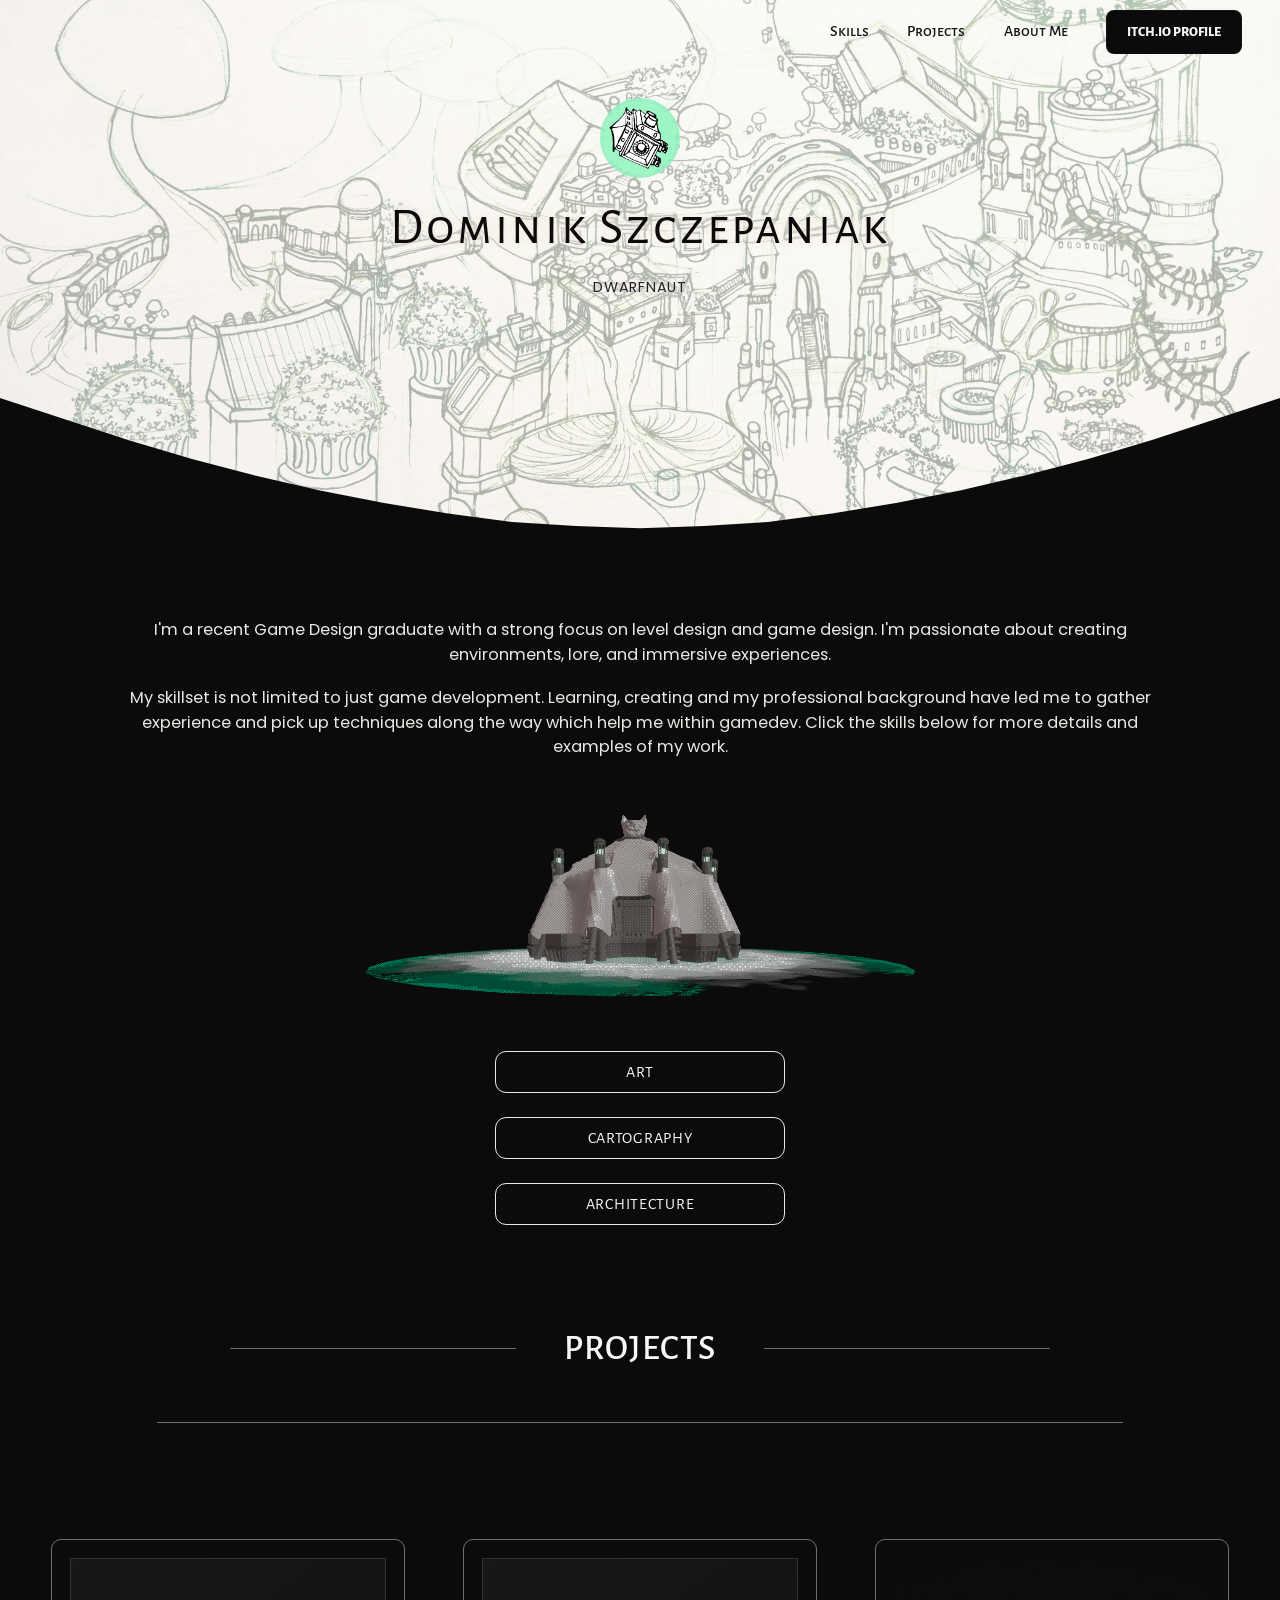
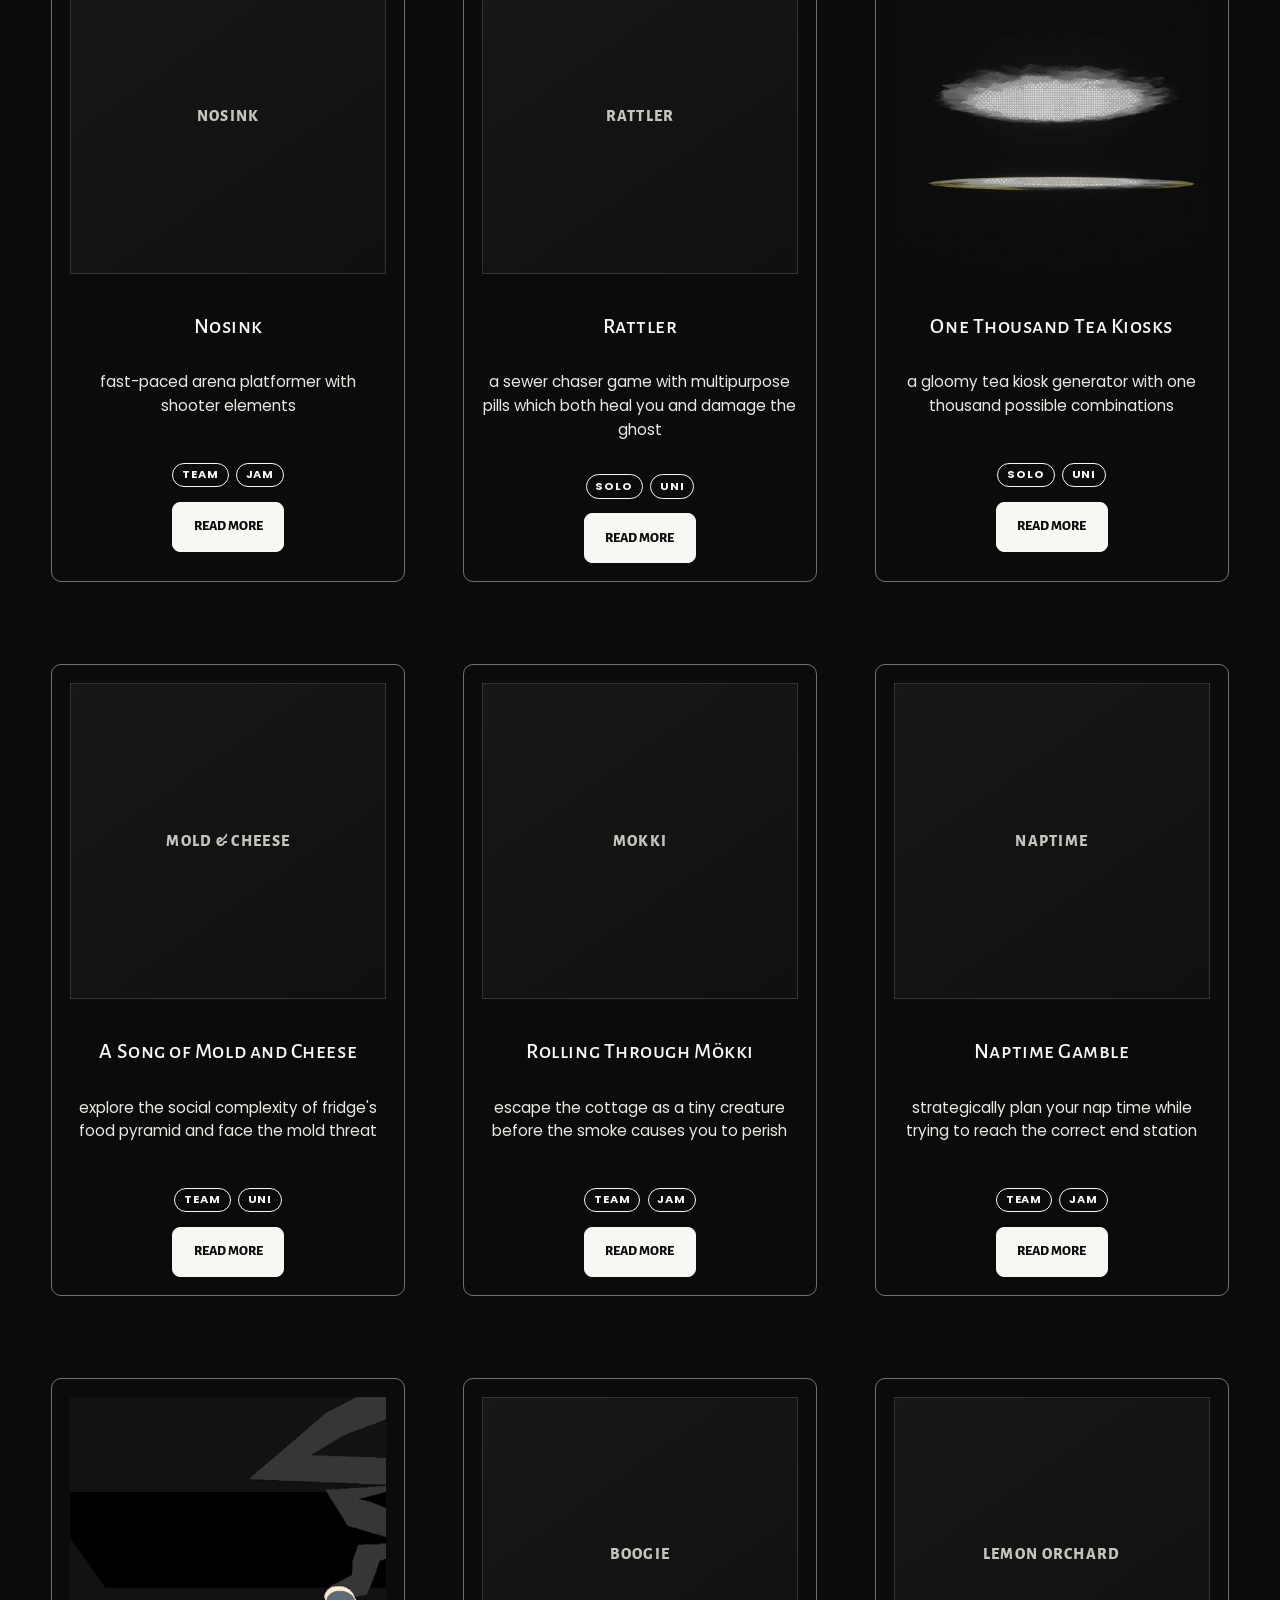
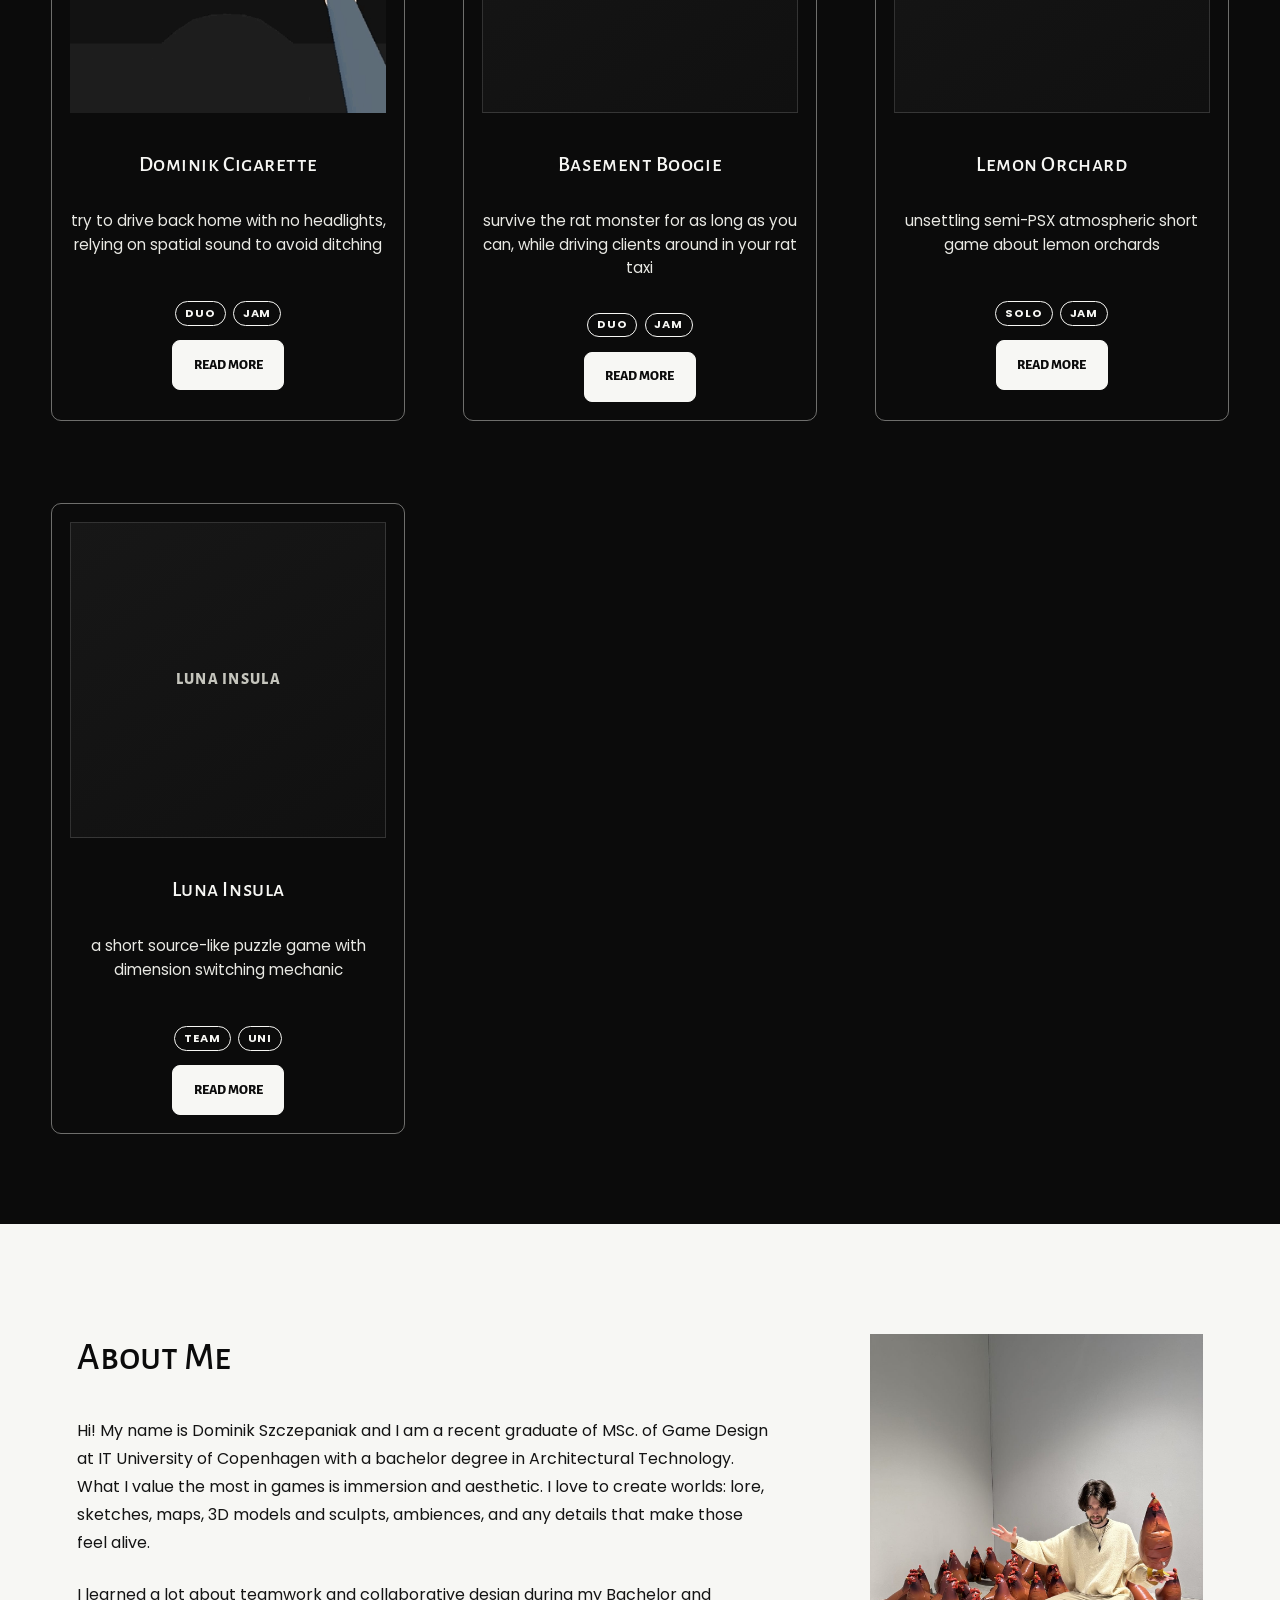
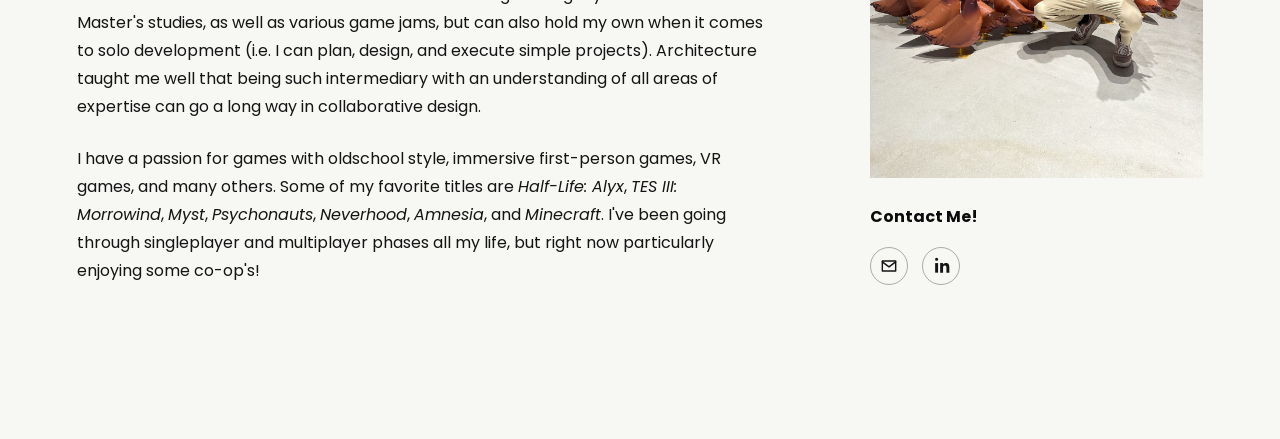
==== index.html @ 4d4d8afe "Update index.html" ====
<!DOCTYPE html>
<html lang="en">
<head>
  <meta charset="UTF-8">
  <meta name="viewport" content="width=device-width, initial-scale=1.0">
  <title>Dominik Szczepaniak | Dwarfnaut</title>
  <link rel="stylesheet" href="style.css">
  <link rel="icon" type="image/png" href="assets/favicon.png">
  <script src="script.js" defer></script>
  <style>
    .project-tags {
      display: flex;
      align-items: center;
      justify-content: center;
      gap: 0.45rem;
      flex-wrap: wrap;
      margin: 0.55rem 0 0.9rem;
    }

    .project-tag {
      display: inline-flex;
      align-items: center;
      justify-content: center;
      min-height: 1.55rem;
      padding: 0.18rem 0.55rem;
      border: 1px solid currentColor;
      border-radius: 999px;
      font-size: 0.7rem;
      font-weight: 700;
      line-height: 1;
      letter-spacing: 0.08em;
      text-transform: uppercase;
    }

    .project-card .read-more {
      width: fit-content;
      align-self: center;
      padding-left: 0.85rem;
      padding-right: 0.85rem;
    }
  </style>
</head>

<body>
  <header class="site-header">
    <button class="nav-toggle" type="button" aria-label="Open menu" aria-expanded="false">
      <span></span>
      <span></span>
      <span></span>
    </button>

    <nav class="site-nav" aria-label="Primary navigation">
      <a href="#skills">Skills</a>
      <a href="#projects">Projects</a>
      <a href="#about">About Me</a>
      <a class="itch-link" href="https://dwarfnaut.itch.io/" target="_blank" rel="noreferrer">Itch.io Profile</a>
    </nav>
  </header>

  <main>
    <section class="hero" aria-labelledby="page-title">
      <div class="hero-content">
        <button class="logo-wrap" type="button" aria-label="Dwarfnaut logo">
          <img src="assets/mint-final-icon.png" alt="Dwarfnaut logo" class="logo" data-fallback-text="D">
        </button>
        <h1 id="page-title">Dominik Szczepaniak</h1>
        <p>Dwarfnaut</p>
      </div>
    </section>

    <section id="skills" class="intro section-pad fade-in" aria-label="Introduction">
      <div class="intro-copy">
        <p>
          I'm a recent Game Design graduate with a strong focus on level design and game design. I'm passionate about creating environments, lore, and immersive experiences.
        </p>
        <p>
          My skillset is not limited to just game development. Learning, creating and my professional background have led me to gather experience and pick up techniques along the way which help me within gamedev. Click the skills below for more details and examples of my work.
        </p>
      </div>

      <div class="intro-visual" aria-hidden="true">
        <img src="assets/COOLwebsitecover2.png" alt="" data-optional>
      </div>

      <div class="skill-buttons" aria-label="Portfolio categories">
        <a href="art.html">Art</a>
        <a href="cartography.html">Cartography</a>
        <a href="architecture.html">Architecture</a>
      </div>
    </section>

    <section id="projects" class="projects section-pad fade-in" aria-labelledby="projects-title">
      <div class="section-heading">
        <span></span>
        <h2 id="projects-title">Projects</h2>
        <span></span>
      </div>

      <div class="project-grid">
        <article class="project-card">
          <a class="project-media" href="projects/nosink.html">
            <img src="assets/projects/nosink2.gif" alt="Nosink gameplay preview" data-fallback-text="Nosink">
          </a>
          <h3>Nosink</h3>
          <p>fast-paced arena platformer with shooter elements</p>
          <div class="project-tags" aria-label="Project tags">
            <span class="project-tag">Team</span>
            <span class="project-tag">Jam</span>
          </div>
          <a class="read-more" href="projects/nosink.html">Read More</a>
        </article>

        <article class="project-card">
          <a class="project-media" href="projects/rattler.html">
            <img src="assets/projects/rattler-gamegif.gif" alt="Rattler gameplay preview" data-fallback-text="Rattler">
          </a>
          <h3>Rattler</h3>
          <p>a sewer chaser game with multipurpose pills which both heal you and damage the ghost</p>
          <div class="project-tags" aria-label="Project tags">
            <span class="project-tag">Solo</span>
            <span class="project-tag">Uni</span>
          </div>
          <a class="read-more" href="projects/rattler.html">Read More</a>
        </article>

        <article class="project-card">
          <a class="project-media" href="projects/one-thousand-tea-kiosks.html">
            <img src="assets/projects/teakiosks-gamegif.gif" alt="One Thousand Tea Kiosks preview" data-fallback-text="Tea Kiosks">
          </a>
          <h3>One Thousand Tea Kiosks</h3>
          <p>a gloomy tea kiosk generator with one thousand possible combinations</p>
          <div class="project-tags" aria-label="Project tags">
            <span class="project-tag">Solo</span>
            <span class="project-tag">Uni</span>
          </div>
          <a class="read-more" href="projects/one-thousand-tea-kiosks.html">Read More</a>
        </article>

        <article class="project-card">
          <a class="project-media" href="projects/a-song-of-mold-and-cheese.html">
            <img src="assets/projects/songofmoldandcheese-gamegif.gif" alt="A Song of Mold and Cheese gameplay preview" data-fallback-text="Mold & Cheese">
          </a>
          <h3>A Song of Mold and Cheese</h3>
          <p>explore the social complexity of fridge's food pyramid and face the mold threat</p>
          <div class="project-tags" aria-label="Project tags">
            <span class="project-tag">Team</span>
            <span class="project-tag">Uni</span>
          </div>
          <a class="read-more" href="projects/a-song-of-mold-and-cheese.html">Read More</a>
        </article>

        <article class="project-card">
          <a class="project-media" href="projects/rolling-through-mokki.html">
            <img src="assets/projects/rollingmokki-gamegif.gif" alt="Rolling Through Mokki gameplay preview" data-fallback-text="Mokki">
          </a>
          <h3>Rolling Through Mökki</h3>
          <p>escape the cottage as a tiny creature before the smoke causes you to perish</p>
          <div class="project-tags" aria-label="Project tags">
            <span class="project-tag">Team</span>
            <span class="project-tag">Jam</span>
          </div>
          <a class="read-more" href="projects/rolling-through-mokki.html">Read More</a>
        </article>

        <article class="project-card">
          <a class="project-media" href="projects/naptime-gamble.html">
            <img src="assets/projects/naptimegamble-gamegif.gif" alt="Naptime Gamble gameplay preview" data-fallback-text="Naptime">
          </a>
          <h3>Naptime Gamble</h3>
          <p>strategically plan your nap time while trying to reach the correct end station</p>
          <div class="project-tags" aria-label="Project tags">
            <span class="project-tag">Team</span>
            <span class="project-tag">Jam</span>
          </div>
          <a class="read-more" href="projects/naptime-gamble.html">Read More</a>
        </article>

        <article class="project-card">
          <a class="project-media" href="projects/dominik-cigarette.html">
            <img src="assets/projects/dominikcigarettegif.gif" alt="Dominik Cigarette gameplay preview" data-fallback-text="Cigarette">
          </a>
          <h3>Dominik Cigarette</h3>
          <p>try to drive back home with no headlights, relying on spatial sound to avoid ditching</p>
          <div class="project-tags" aria-label="Project tags">
            <span class="project-tag">Duo</span>
            <span class="project-tag">Jam</span>
          </div>
          <a class="read-more" href="projects/dominik-cigarette.html">Read More</a>
        </article>

        <article class="project-card">
          <a class="project-media" href="https://dwarfnaut.itch.io/basement-boogie">
            <img src="assets/projects/basementboogie-gamegif.gif" alt="Basement Boogie gameplay preview" data-fallback-text="Boogie">
          </a>
          <h3>Basement Boogie</h3>
          <p>survive the rat monster for as long as you can, while driving clients around in your rat taxi</p>
          <div class="project-tags" aria-label="Project tags">
            <span class="project-tag">Duo</span>
            <span class="project-tag">Jam</span>
          </div>
          <a class="read-more" href="https://dwarfnaut.itch.io/basement-boogie">Read More</a>
        </article>

        <article class="project-card">
          <a class="project-media" href="projects/lemon-orchard.html">
            <img src="assets/projects/lemonorchard-gamegif.gif" alt="Lemon Orchard gameplay preview" data-fallback-text="Lemon Orchard">
          </a>
          <h3>Lemon Orchard</h3>
          <p>unsettling semi-PSX atmospheric short game about lemon orchards</p>
          <div class="project-tags" aria-label="Project tags">
            <span class="project-tag">Solo</span>
            <span class="project-tag">Jam</span>
          </div>
          <a class="read-more" href="projects/lemon-orchard.html">Read More</a>
        </article>

        <article class="project-card">
          <a class="project-media" href="projects/luna-insula.html">
            <img src="assets/projects/lunainsula-gamegif.gif" alt="Luna Insula gameplay preview" data-fallback-text="Luna Insula">
          </a>
          <h3>Luna Insula</h3>
          <p>a short source-like puzzle game with dimension switching mechanic</p>
          <div class="project-tags" aria-label="Project tags">
            <span class="project-tag">Team</span>
            <span class="project-tag">Uni</span>
          </div>
          <a class="read-more" href="projects/luna-insula.html">Read More</a>
        </article>
      </div>
    </section>

    <section id="about" class="about-section fade-in" aria-labelledby="about-title">
      <div class="about-inner">
        <div class="about-copy">
          <h2 id="about-title">About Me</h2>

          <p>
            Hi! My name is Dominik Szczepaniak and I am a recent graduate of MSc. of Game Design
            at IT University of Copenhagen with a bachelor degree in Architectural Technology.
            What I value the most in games is immersion and aesthetic. I love to create worlds:
            lore, sketches, maps, 3D models and sculpts, ambiences, and any details that make
            those feel alive.
          </p>

          <p>
            I learned a lot about teamwork and collaborative design during my Bachelor and Master's
            studies, as well as various game jams, but can also hold my own when it comes to
            solo development (i.e. I can plan, design, and execute simple projects). Architecture taught me well that being such intermediary with an understanding of all areas of expertise can go a long way in collaborative design.
          </p>

          <p>
            I have a passion for games with oldschool style, immersive first-person games, VR games,
            and many others. Some of my favorite titles are <em>Half-Life: Alyx</em>,
            <em>TES III: Morrowind</em>, <em>Myst</em>, <em>Psychonauts</em>,
            <em>Neverhood</em>, <em>Amnesia</em>, and <em>Minecraft</em>.
            I've been going through singleplayer and multiplayer phases all my life, but right now particularly enjoying some co-op's!
          </p>
        </div>

        <aside class="about-side">
          <img src="assets/about-photo.jpg" alt="Dominik Szczepaniak" data-fallback-text="Photo">

          <h3 class="contact-heading">Contact Me!</h3>

          <div class="contact-icons" aria-label="Contact links">
            <a href="mailto:peryfin@gmail.com" aria-label="Email">
              <svg viewBox="0 0 24 24" aria-hidden="true">
                <path d="M4 6h16v12H4z"></path>
                <path d="m4 7 8 6 8-6"></path>
              </svg>
            </a>
          
            <a href="https://www.linkedin.com/in/oneirographer" target="_blank" rel="noreferrer" aria-label="LinkedIn">
              <svg viewBox="0 0 24 24" aria-hidden="true">
                <path d="M4.98 8.5H8.5V20H4.98z"></path>
                <path d="M6.75 5.8a1.9 1.9 0 1 0 0-3.8 1.9 1.9 0 0 0 0 3.8z"></path>
                <path d="M11 8.5h3.35v1.6h.05c.47-.9 1.62-1.85 3.35-1.85 3.58 0 4.25 2.35 4.25 5.42V20h-3.5v-5.6c0-1.34-.03-3.06-1.87-3.06-1.87 0-2.16 1.46-2.16 2.96V20H11z"></path>
              </svg>
            </a>
          </div>

        </aside>
      </div>
    </section>
  </main>
  
  <button class="top-button" type="button" aria-label="Back to top">
    <span aria-hidden="true"></span>
  </button>

</body>
</html>
---- style.css ----
@import url("https://fonts.googleapis.com/css2?family=Alegreya+Sans+SC:wght@400;500;700;800&family=Poppins:wght@300;400;500;600;700;800&display=swap");

* {
  box-sizing: border-box;
}

:root {
  --black: #0b0b0b;
  --deep: #111111;
  --white: #f7f7f4;
  --soft-white: #e9e9e4;
  --warm-white: #f3ead7;
  --warm-white-soft: rgba(243, 234, 215, 0.4);
  --muted: #c5c5bd;
  --line: rgba(247, 247, 244, 0.42);
  --mint: #8df0bc;
  --header-height: 64px;
}

html {
  scroll-behavior: smooth;
  scroll-padding-top: var(--header-height);
}

body {
  margin: 0;
  background: var(--black);
  color: var(--white);
  font-family: "Poppins", Arial, Helvetica, sans-serif;
  text-align: center;
}

body.menu-open {
  overflow: hidden;
}

img {
  max-width: 100%;
}

a {
  color: inherit;
}

.site-header {
  position: absolute;
  z-index: 20;
  top: 0;
  left: 0;
  width: 100%;
  min-height: var(--header-height);
  display: flex;
  align-items: center;
  justify-content: flex-end;
  gap: 28px;
  padding: 10px clamp(16px, 3vw, 38px);
  color: #151515;
  background: rgba(247, 247, 244, 0);
}

.site-nav {
  display: flex;
  align-items: center;
  gap: clamp(18px, 3vw, 46px);
  font-family: "Alegreya Sans SC", "Poppins", Arial, Helvetica, sans-serif;
  font-size: 0.98rem;
  font-weight: 500;
}

.site-nav a {
  border-bottom: 1px solid transparent;
  padding: 7px 0;
  color: #151515;
  text-decoration: none;
}

.site-nav a:hover {
  border-bottom-color: #151515;
}

.itch-link {
  min-height: 44px;
  display: inline-flex;
  align-items: center;
  justify-content: center;
  padding: 0 20px !important;
  border: 1px solid #151515;
  border-radius: 8px;
  background: var(--black);
  color: var(--white) !important;
  font-size: 0.86rem;
  font-weight: 800;
  text-transform: uppercase;
  transition: background 160ms ease, color 160ms ease;
}

.itch-link:hover {
  background: var(--white);
  color: var(--black) !important;
}


.nav-toggle {
  width: 42px;
  height: 42px;
  display: none;
  place-items: center;
  gap: 5px;
  border: 1px solid #151515;
  border-radius: 8px;
  background: rgba(247, 247, 244, 0.42);
  cursor: pointer;
}

.nav-toggle span {
  width: 20px;
  height: 2px;
  display: block;
  background: #151515;
}

.hero {
  --hero-parallax: 0px;
  position: relative;
   
  min-height: 48vh;
  display: grid;
  place-items: start center;
  padding: calc(var(--header-height) + 26px) 20px 250px;
  overflow: hidden;
  background: var(--black);
  color: var(--black);
}

.hero::before {
  content: "";
  position: absolute;
  inset: -8% 0 0;
  background:
    linear-gradient(rgba(247, 247, 244, 0.6), rgba(247, 247, 244, 0.6)),
    url("assets/hero-background.jpg") center top / 100% auto no-repeat;
  transform: translateY(var(--hero-parallax));
  will-change: transform;
}

.hero::after {
  content: "";
  position: absolute;
  left: 0;
  right: 0;
  bottom: -1px;
  height: 210px;
  background: var(--black);
  clip-path: polygon(
    0 28%,
    5% 38%,
    10% 48%,
    15% 57%,
    20% 65%,
    25% 72%,
    30% 78%,
    35% 83%,
    40% 87%,
    45% 89%,
    50% 90%,
    55% 89%,
    60% 87%,
    65% 83%,
    70% 78%,
    75% 72%,
    80% 65%,
    85% 57%,
    90% 48%,
    95% 38%,
    100% 28%,
    100% 100%,
    0 100%
  );
}

.hero-content {
  position: relative;
  z-index: 1;
}


.logo-wrap {
  position: relative;
  width: clamp(86px, 7.5vw, 116px);
  height: clamp(86px, 7.5vw, 116px);
  display: grid;
  place-items: center;
  margin: 0 auto 16px;
  border-radius: 50%;
  background: transparent;
  border: 0;
  padding: 0;
  cursor: pointer;
}


.logo-wrap::before {
  content: "";
  position: absolute;
  inset: 8px;
  border: 4px solid rgba(141, 240, 188, 0.85);
  border-radius: 50%;
  animation: logo-breathe 3.8s cubic-bezier(0.37, 0, 0.63, 1) infinite;
  pointer-events: none;
}

.logo-wrap::after {
  content: "";
  position: absolute;
  inset: 4px;
  border: 4px solid rgba(141, 240, 188, 0.8);
  border-radius: 50%;
  opacity: 0;
  transform: scale(1.08);
  pointer-events: none;
}

.logo-wrap.ripple::after {
  animation: logo-ripple 1.7s ease-out forwards;
}


.logo {
  position: relative;
  z-index: 1;
  width: 74%;
  height: 74%;
  display: block;
  object-fit: contain;
}

@keyframes logo-breathe {
  0%,
  100% {
    transform: scale(1.04);
    opacity: 0.95;
  }

  50% {
    transform: scale(1.16);
    opacity: 0.5;
  }
}

@keyframes logo-ripple {
  0% {
    transform: scale(1.04);
    opacity: 0.85;
  }

  45% {
    opacity: 0.55;
  }

  75% {
    opacity: 0.22;
  }

  100% {
    transform: scale(1.42);
    opacity: 0;
  }
}


.image-fallback {
  display: grid !important;
  place-items: center;
  color: var(--black);
  font-family: "Alegreya Sans SC", "Poppins", Arial, Helvetica, sans-serif;
  font-weight: 800;
  letter-spacing: 0.08em;
  text-transform: uppercase;
}

.logo-wrap .image-fallback {
  width: 100%;
  height: 100%;
  font-size: 2rem;
}

h1,
h2,
h3,
p {
  margin-top: 0;
}

h1 {
  margin-bottom: 24px;
  color: var(--black);
  font-family: "Alegreya Sans SC", "Poppins", Arial, Helvetica, sans-serif;
  font-size: clamp(2.35rem, 4vw, 4.15rem);
  font-weight: 400;
  letter-spacing: 0.055em;
  line-height: 1;
  text-transform: none;

  text-shadow:
    0 0 2px rgba(243, 234, 225, 0.98),
    0 0 6px rgba(243, 234, 225, 0.95),
    0 0 12px rgba(243, 234, 225, 0.82);
}

.hero p {
  margin: 0;
  color: #222;
  font-family: "Poppins", Arial, Helvetica, sans-serif;
  font-size: 0.9rem;
  font-weight: 400;
  letter-spacing: 0.055em;
  text-transform: uppercase;
  text-shadow:
    0 0 2px rgba(243, 234, 235, 0.98),
    0 0 5px rgba(243, 234, 235, 0.88),
    0 0 9px rgba(243, 234, 235, 0.68);
}

.section-pad {
  padding-right: max(18px, 4vw);
  padding-left: max(18px, 4vw);
}

.intro {
  position: relative;
  z-index: 2;
  width: min(1180px, 100%);
  margin: 0 auto;
  padding-top: 70px;
  padding-bottom: 76px;
}

.intro-copy {
  width: min(1120px, 100%);
  display: grid;
  gap: 18px;
  margin: 0 auto;
}

.intro p {
  margin-bottom: 0;
  color: var(--soft-white);
  font-size: clamp(1.02rem, 1.08vw, 1.16rem);
  font-weight: 400;
  line-height: 1.52;
}

.intro-visual {
  width: min(560px, 92%);
  aspect-ratio: 16 / 7;
  display: grid;
  place-items: center;
  margin: 22px auto 24px;
  background: transparent;
}

.intro-visual img {
  width: 100%;
  height: 100%;
  display: block;
  object-fit: contain;
}

.skill-buttons {
  width: min(290px, 100%);
  display: grid;
  gap: 24px;
  margin: 0 auto;
}

.skill-buttons a {
  min-height: 42px;
  display: inline-flex;
  align-items: center;
  justify-content: center;
  border: 1px solid var(--soft-white);
  border-radius: 11px;
  color: var(--white);
  font-family: "Alegreya Sans SC", "Poppins", Arial, Helvetica, sans-serif;
  font-size: 1rem;
  font-weight: 400;
  letter-spacing: 0.045em;
  text-decoration: none;
  text-transform: uppercase;
  transition: background 160ms ease, color 160ms ease, transform 200ms ease;
}

.skill-buttons a:hover {
  background: var(--white);
  color: var(--black);
  transform: scale(1.035);
}

.projects {
  padding-top: 26px;
  padding-bottom: 90px;
}

.section-heading {
  width: min(820px, 100%);
  display: grid;
  grid-template-columns: 1fr auto 1fr;
  align-items: center;
  gap: clamp(18px, 4vw, 48px);
  margin: 0 auto 72px;
}

.section-heading span {
  height: 1px;
  background: var(--line);
}

.section-heading h2 {
  margin: 0;
  font-family: "Alegreya Sans SC", "Poppins", Arial, Helvetica, sans-serif;
  font-size: clamp(1.85rem, 2.8vw, 2.45rem);
  font-weight: 500;
  letter-spacing: 0.03em;
  text-transform: uppercase;
}

.project-grid {
  width: min(1320px, 100%);
  display: grid;
  grid-template-columns: repeat(3, minmax(0, 1fr));
  gap: 82px clamp(36px, 4.5vw, 76px);
  margin: 0 auto;
}

/* line between PROJECTS and project cards */
.project-grid::before {
  content: "";
  grid-column: 1 / -1;
  width: min(980px, 82%);
  height: 1px;
  justify-self: center;
  margin: -20px 0 34px;
  background: var(--line);
}
/* end of that line */

.project-card {
  display: grid;
  justify-items: center;
  align-content: start;
  padding: 18px;
  border: 1px solid var(--line);
  border-radius: 10px;
  text-align: center;
}

/* this is just for scaling the cards on desktop */
.project-card {
  transform-origin: center center;
  transition:
    transform 220ms ease,
    border-color 220ms ease,
    box-shadow 220ms ease;
}

.project-card:hover {
  border-color: rgba(247, 247, 244, 0.62);
  /* box shadow here? nah */
}

@media (min-width: 981px) {
  .project-card:hover {
    transform: scale(1.045);
  }
}

/* until right here the card scale up */

.project-media {
  width: 100%;
  aspect-ratio: 1 / 1;
  display: block;
  margin-bottom: 26px;
  overflow: hidden;
  background: var(--deep);
  text-decoration: none;
}

.project-media img {
  width: 100%;
  height: 100%;
  display: block;
  object-fit: cover;
  transition: transform 180ms ease, filter 180ms ease;
}

.project-media:hover img {
  transform: scale(1.035);
  filter: brightness(1.08);
}

.project-media .image-fallback {
  width: 100%;
  height: 100%;
  padding: 22px;
  border: 1px solid rgba(247, 247, 244, 0.14);
  background: linear-gradient(145deg, #171717, #101010);
  color: var(--muted);
  font-size: 1rem;
}

.project-card h3 {
  min-height: 2.4em;
  display: flex;
  align-items: center;
  justify-content: center;
  margin-bottom: 18px;
  color: var(--white);
  font-family: "Alegreya Sans SC", "Poppins", Arial, Helvetica, sans-serif;
  font-size: clamp(1.3rem, 1.7vw, 1.65rem);
  font-weight: 500;
  letter-spacing: 0.025em;
  line-height: 1.18;
  text-transform: none;
}

.project-card p {
  min-height: 3.9em;
  margin-bottom: 24px;
  color: var(--soft-white);
  font-size: 0.95rem;
  line-height: 1.55;
}

.read-more {
  min-width: 112px;
  min-height: 50px;
  display: inline-flex;
  align-items: center;
  justify-content: center;
  padding: 0 18px;
  border: 1px solid var(--white);
  border-radius: 8px;
  background: var(--white);
  color: var(--black);
  font-family: "Alegreya Sans SC", "Poppins", Arial, Helvetica, sans-serif;
  font-size: 0.86rem;
  font-weight: 800;
  text-decoration: none;
  text-transform: uppercase;
  transition: background 160ms ease, color 160ms ease;
}

.read-more:hover {
  background: transparent;
  color: var(--white);
}

.about-section {
  background: var(--white);
  color: var(--black);
  padding: 110px max(22px, 6vw) 130px;
  text-align: left;
}

.about-inner {
  width: min(1220px, 100%);
  display: grid;
  grid-template-columns: minmax(0, 1.35fr) minmax(260px, 0.65fr);
  gap: clamp(56px, 8vw, 140px);
  margin: 0 auto;
  align-items: start;
}

.about-copy h2 {
  margin-bottom: 36px;
  font-family: "Alegreya Sans SC", "Poppins", Arial, Helvetica, sans-serif;
  font-size: clamp(2rem, 3vw, 2.8rem);
  font-weight: 500;
}

.about-copy p {
  max-width: 780px;
  margin-bottom: 24px;
  color: #141414;
  font-size: 1rem;
  line-height: 1.75;
}

.about-side img,
.about-side .image-fallback {
  width: 100%;
  aspect-ratio: 3 / 4;
  display: grid;
  place-items: center;
  margin-bottom: 26px;
  object-fit: cover;
  background: #e2e2dc;
}

.about-side h3 {
  margin-bottom: 18px;
  font-family: "Poppins", Arial, Helvetica, sans-serif;
  font-size: 1rem;
  font-weight: 700;
  text-transform: none;
}

.about-side a {
  display: block;
  width: max-content;
  margin-bottom: 8px;
  color: #141414;
}

.contact-heading {
  margin: 20px 0 14px;
  font-family: "Poppins", Arial, Helvetica, sans-serif;
  font-size: 0.95rem;
  font-weight: 600;
  text-transform: none;
}

.contact-icons {
  display: flex;
  align-items: center;
  gap: 14px;
}

.contact-icons a {
  width: 38px;
  height: 38px;
  display: grid;
  place-items: center;
  border: 1px solid rgba(11, 11, 11, 0.32);
  border-radius: 50%;
  color: #141414;
  transition: background 160ms ease, color 160ms ease, transform 160ms ease;
}

.contact-icons a:hover {
  background: #141414;
  color: var(--white);
  transform: scale(1.06);
}

.contact-icons svg {
  width: 20px;
  height: 20px;
  fill: none;
  stroke: currentColor;
  stroke-linecap: round;
  stroke-linejoin: round;
  stroke-width: 1.7;
}

.contact-icons a[aria-label="LinkedIn"] svg {
  fill: currentColor;
  stroke: none;
}

.js .fade-in {
  opacity: 0;
  transform: translateY(18px);
  transition: opacity 650ms ease, transform 650ms ease;
}

.js .fade-in.visible {
  opacity: 1;
  transform: translateY(0);
}

.top-button {
  position: fixed;
  z-index: 40;
  right: 24px;
  bottom: 24px;
  width: 48px;
  height: 48px;
  display: grid;
  place-items: center;
  border: 1px solid rgba(243, 234, 215, 0.36);
  border-radius: 50%;
  background: rgba(11, 11, 11, 0.72);
  color: var(--warm-white);
  opacity: 0;
  pointer-events: none;
  transform: translateY(10px);
  transition: opacity 220ms ease, transform 220ms ease, background 160ms ease;
  cursor: pointer;
}

.top-button.visible {
  opacity: 1;
  pointer-events: auto;
  transform: translateY(0);
}

.top-button:hover {
  background: rgba(243, 234, 215, 0.92);
  color: var(--black);
}

.top-button span {
  width: 14px;
  height: 14px;
  border-top: 2px solid currentColor;
  border-left: 2px solid currentColor;
  transform: translateY(4px) rotate(45deg);
}


@media (max-width: 980px) {
  .site-header {
    justify-content: flex-end;
  }

  .nav-toggle {
    display: grid;
  }

  .site-nav {
    position: absolute;
    inset: var(--header-height) 0 auto 0;
    display: none;
    grid-template-columns: 1fr;
    gap: 0;
    padding: 18px 22px 26px;
    background: var(--white);
    border-top: 1px solid #deded8;
    box-shadow: 0 20px 36px rgba(11, 11, 11, 0.18);
  }

  body.menu-open .site-nav {
    display: grid;
  }

  .site-nav a {
    width: 100%;
    padding: 14px 0;
    text-align: left;
  }

  .itch-link {
    width: max-content !important;
    margin-top: 12px;
    padding: 0 18px !important;
    text-align: center !important;
  }

  .hero {
    min-height: 46vh;
    padding-bottom: 130px;
  }

  .hero::after {
    height: 170px;
    clip-path: polygon(
      0 30%,
      10% 49%,
      20% 65%,
      30% 77%,
      40% 85%,
      50% 88%,
      60% 85%,
      70% 77%,
      80% 65%,
      90% 49%,
      100% 30%,
      100% 100%,
      0 100%
    );
  }

  .project-grid {
    grid-template-columns: repeat(2, minmax(0, 1fr));
    gap: 64px 34px;
  }

  .about-inner {
    grid-template-columns: 1fr;
    gap: 48px;
  }

  .about-side {
    max-width: 420px;
  }
}

@media (max-width: 640px) {
  :root {
    --header-height: 58px;
  }
  
  .nav-toggle {
    width: 34px;
    height: 34px;
    gap: 4px;
    border-radius: 6px;
  }
  
  .nav-toggle span {
    width: 16px;
    height: 1.5px;
  }

  .site-header {
    min-height: var(--header-height);
  }

  .hero {
    min-height: 50vh;
    padding-top: calc(var(--header-height) + 22px);
    padding-bottom: 98px;
  }

  .hero::before {
    inset: -4% 0 auto 0;
    height: calc(100% - 34px);
    background:
      linear-gradient(rgba(247, 247, 244, 0.6), rgba(247, 247, 244, 0.6)),
      url("assets/hero-background.jpg") center top / cover no-repeat;
    transform: none;
  }

  .hero::after {
    height: 92px;
    clip-path: polygon(
      0 42%,
      10% 51%,
      20% 59%,
      30% 65%,
      40% 69%,
      50% 71%,
      60% 69%,
      70% 65%,
      80% 59%,
      90% 51%,
      100% 42%,
      100% 100%,
      0 100%
    );
  }


  h1 {
    margin-bottom: 18px;
    font-size: clamp(1.9rem, 10vw, 3rem);
  }

  .intro {
    padding-top: 70px;
  }

  .section-heading {
    grid-template-columns: 1fr;
    gap: 14px;
    margin-bottom: 42px;
  }

  .section-heading span {
    width: 68%;
    margin: 0 auto;
  }

  .project-grid {
    grid-template-columns: 1fr;
    gap: 58px;
  }

  .project-card {
    display: grid;
    opacity: 1;
    visibility: visible;
    min-height: 0;
  }
  
  .project-media {
    display: block;
    width: 100%;
    min-height: 220px;
  }
  
  .project-media img {
    display: block;
    opacity: 1;
    visibility: visible;
  }
  
  .project-card h3,
  .project-card p,
  .project-card .read-more {
    opacity: 1;
    visibility: visible;
  }
  
  .project-card p,
  .project-card h3 {
    min-height: 0;
  }


  .about-section {
    padding: 74px 22px 90px;
  }

  .about-copy p {
    font-size: 0.95rem;
  }
}

@media (max-width: 640px) {
  #projects.fade-in,
  #projects.fade-in.visible,
  .project-card,
  .project-media,
  .project-media img,
  .project-card h3,
  .project-card p,
  .project-card .read-more {
    opacity: 1 !important;
    visibility: visible !important;
    transform: none !important;
  }

  .project-card {
    display: grid !important;
  }

  .project-media {
    display: block !important;
    min-height: 220px;
  }

  .project-card h3,
  .project-card p {
    min-height: 0 !important;
  }
}

/* Skill pages */
/* Skill pages BELOW */
/* Skill pages like ART, CARTOGRAPHY AND ARCHITECTURE ----------------------------------------------------------------------------------- */
/* Skill pages BELOW */
/* Skill pages */

.skill-page {
  background: var(--black);
  color: var(--white);
}

.skill-main {
  width: min(1320px, calc(100% - 44px));
  margin: 0 auto;
  padding: 150px 0 110px;
  text-align: left;
}

.skill-intro {
  max-width: 1180px;
}

.skill-intro h1 {
  margin-bottom: 34px;
  color: var(--white);
  font-family: "Alegreya Sans SC", "Poppins", Arial, Helvetica, sans-serif;
  font-size: clamp(2.4rem, 4vw, 4.2rem);
  font-weight: 500;
  letter-spacing: 0.04em;
  text-shadow: none;
}

.skill-copy {
  max-width: 1180px;
  display: grid;
  gap: 0;
}

.skill-copy p,
.skill-list,
.skill-list li {
  color: var(--soft-white);
  font-family: "Poppins", Arial, Helvetica, sans-serif;
  font-size: clamp(1rem, 1.1vw, 1.12rem);
  font-weight: 400;
  line-height: 1.72;
}

.skill-copy p {
  margin: 0;
}

.skill-list {
  margin-top: 72px;
}

.skill-list p {
  margin: 0 0 22px;
  font-weight: 700;
}

.skill-list ul {
  display: grid;
  gap: 14px;
  margin: 0;
  padding-left: 34px;
}

.art-gallery {
  display: grid;
  grid-template-columns: repeat(5, minmax(0, 1fr));
  gap: 18px;
  margin-top: 150px;
}

.art-gallery a {
  display: block;
  overflow: hidden;
  background: var(--deep);
}

.art-gallery img {
  width: 100%;
  aspect-ratio: 4 / 3;
  display: block;
  object-fit: cover;
  transition: transform 180ms ease, filter 180ms ease;
}

.art-gallery a:hover img {
  transform: scale(1.035);
  filter: brightness(1.08);
}

@media (max-width: 980px) {
  .skill-main {
    padding-top: 120px;
  }

  .art-gallery {
    grid-template-columns: repeat(3, minmax(0, 1fr));
    margin-top: 100px;
  }
}

@media (max-width: 640px) {
  .skill-main {
    width: min(100% - 32px, 1320px);
    padding-top: 96px;
    padding-bottom: 80px;
  }

  .skill-list {
    margin-top: 48px;
  }

  .art-gallery {
    grid-template-columns: 1fr;
    gap: 16px;
    margin-top: 72px;
  }
}

/* Skill page nav */

.skill-page .site-nav a {
  color: var(--white);
}

.skill-page .site-nav a:hover {
  border-bottom-color: var(--white);
}

.skill-page .itch-link {
  border-color: var(--white);
}

.home-button {
  position: fixed;
  z-index: 40;
  right: 24px;
  bottom: 86px;
  width: 62px;
  height: 62px;
  display: grid;
  place-items: center;
  border: 1px solid rgba(11, 11, 11, 0.28);
  border-radius: 50%;
  background: rgba(247, 247, 244, 0.92);
  color: var(--black);
  box-shadow: 0 12px 30px rgba(11, 11, 11, 0.16);
  transition: background 160ms ease, color 160ms ease, transform 160ms ease;
}

.home-button:hover {
  background: var(--black);
  color: var(--white);
  transform: scale(1.05);
}

.home-button svg {
  width: 31px;
  height: 31px;
  fill: none;
  stroke: currentColor;
  stroke-linecap: round;
  stroke-linejoin: round;
  stroke-width: 1.8;
}

@media (max-width: 640px) {
  .home-button {
    right: 16px;
    bottom: 74px;
    width: 52px;
    height: 52px;
  }

  .home-button svg {
    width: 27px;
    height: 27px;
  }
}

/* Make image alt text less ugly if images are missing */
.art-gallery a {
  color: var(--soft-white);
  text-decoration: none;
}

/* Lightbox for opening up images */

.lightbox {
  position: fixed;
  z-index: 100;
  inset: 0;
  display: grid;
  place-items: center;
  padding: 28px;
  background: rgba(0, 0, 0, 0.82);
  opacity: 0;
  pointer-events: none;
  transition: opacity 180ms ease;
}

.lightbox.open {
  opacity: 1;
  pointer-events: auto;
}

.lightbox-image {
  max-width: min(94vw, 1400px);
  max-height: 90vh;
  object-fit: contain;
  box-shadow: 0 20px 60px rgba(0, 0, 0, 0.45);
}

.lightbox-close {
  position: fixed;
  top: 18px;
  right: 22px;
  width: 44px;
  height: 44px;
  border: 1px solid rgba(247, 247, 244, 0.4);
  border-radius: 50%;
  background: rgba(11, 11, 11, 0.72);
  color: var(--white);
  font-size: 2rem;
  line-height: 1;
  cursor: pointer;
}

.lightbox-close:hover {
  background: var(--white);
  color: var(--black);
}

body.lightbox-open {
  overflow: hidden;
}
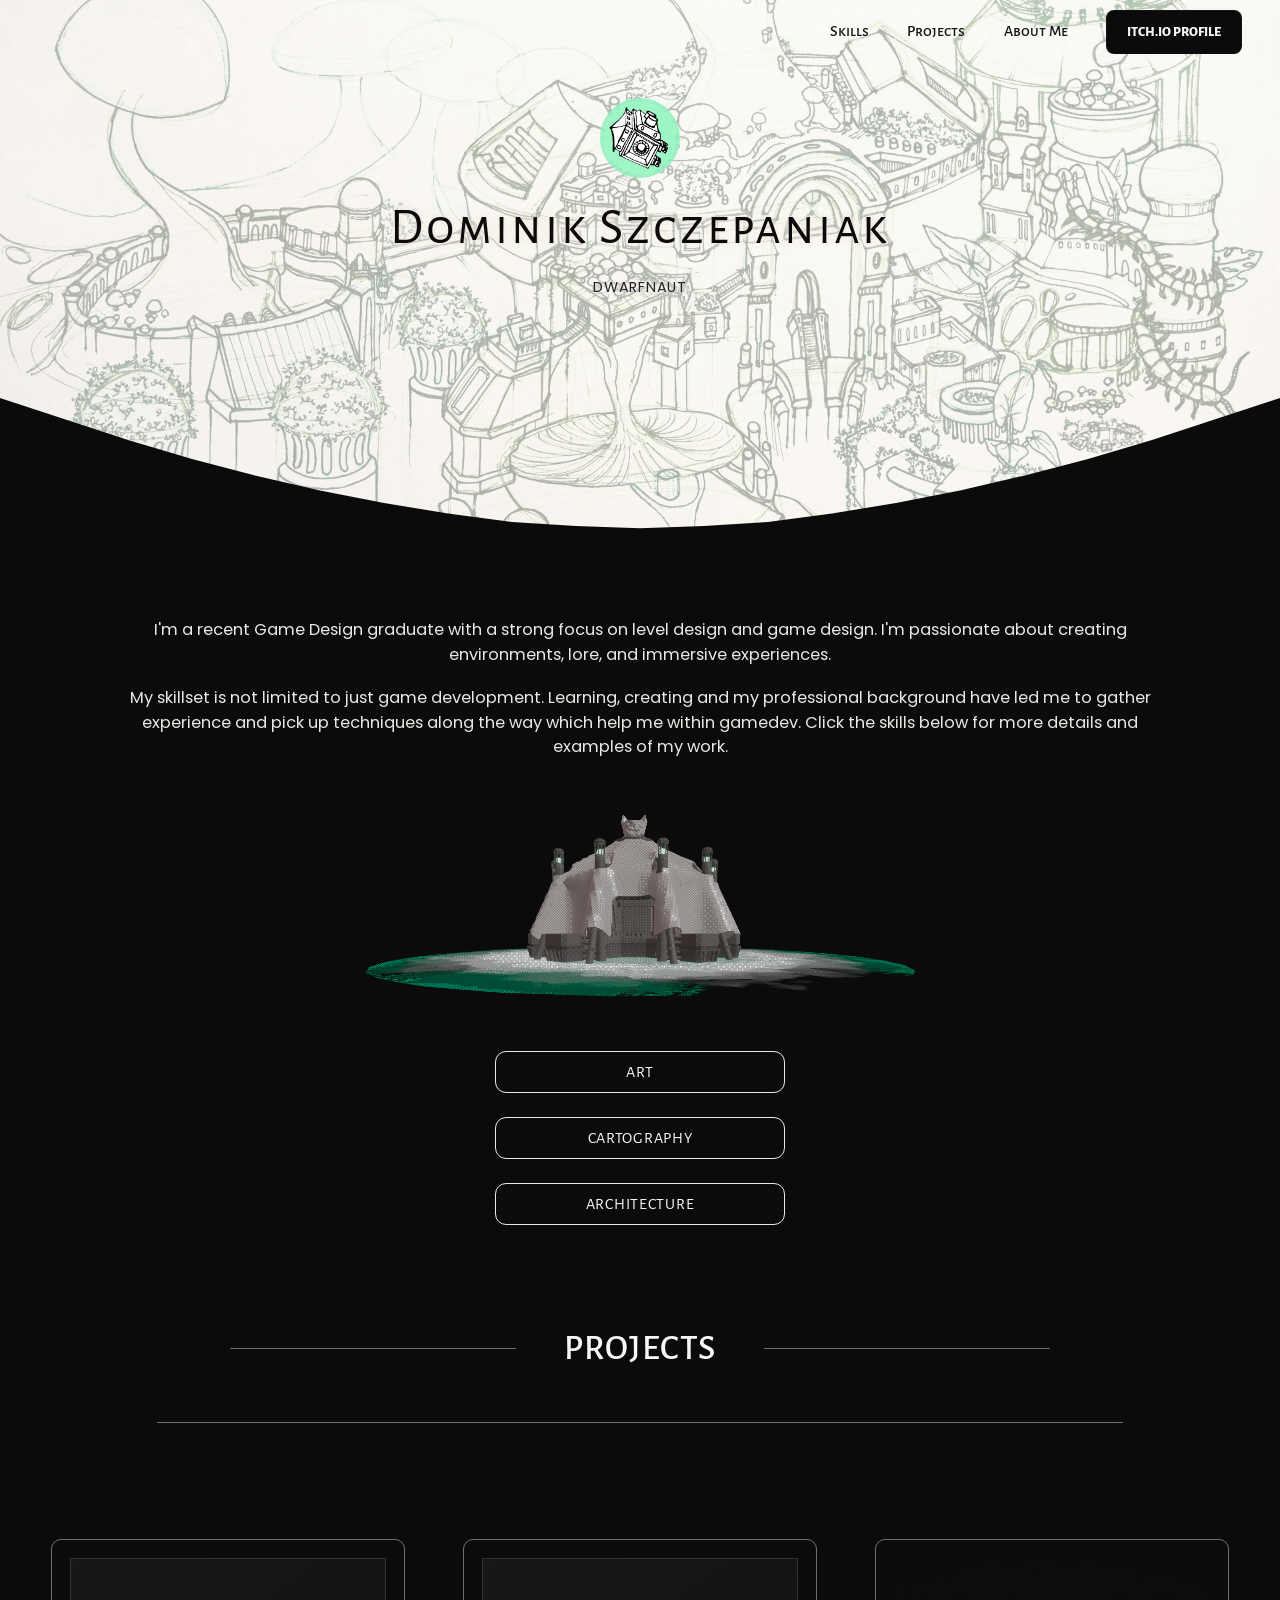
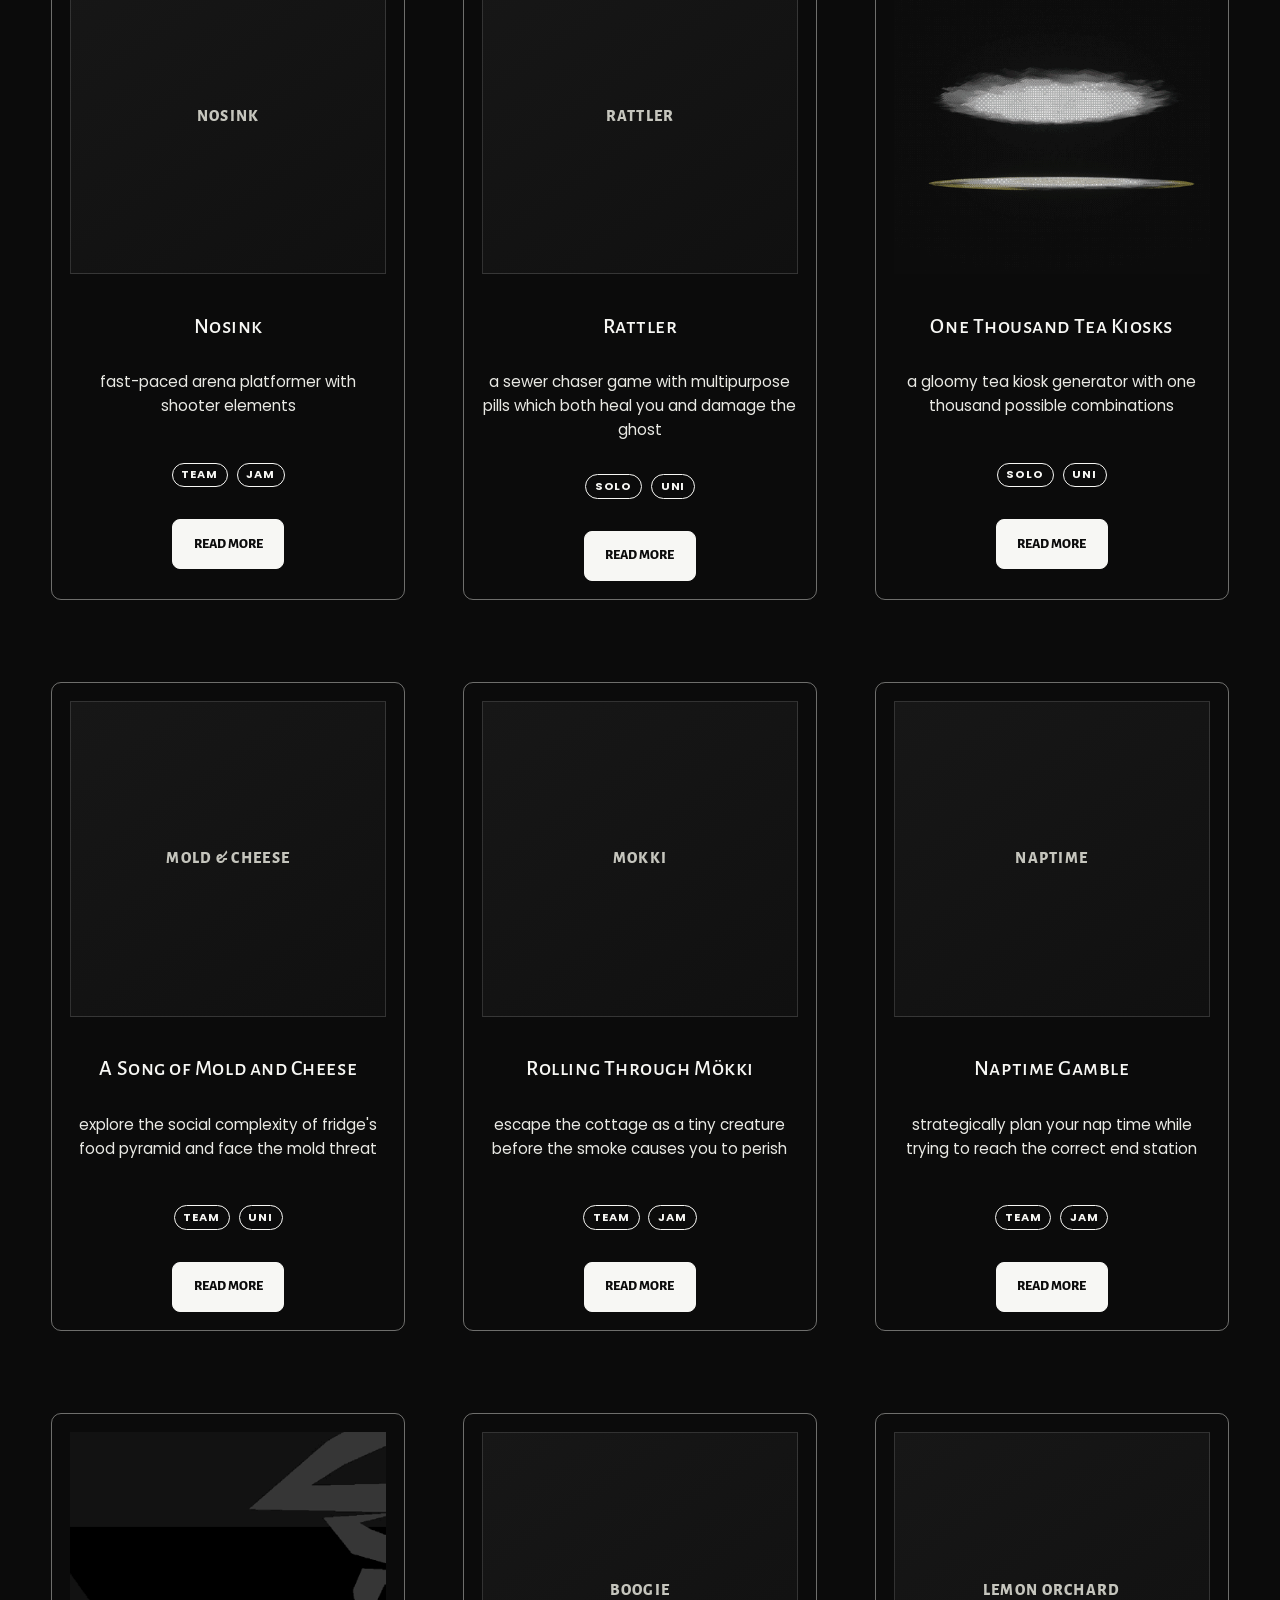
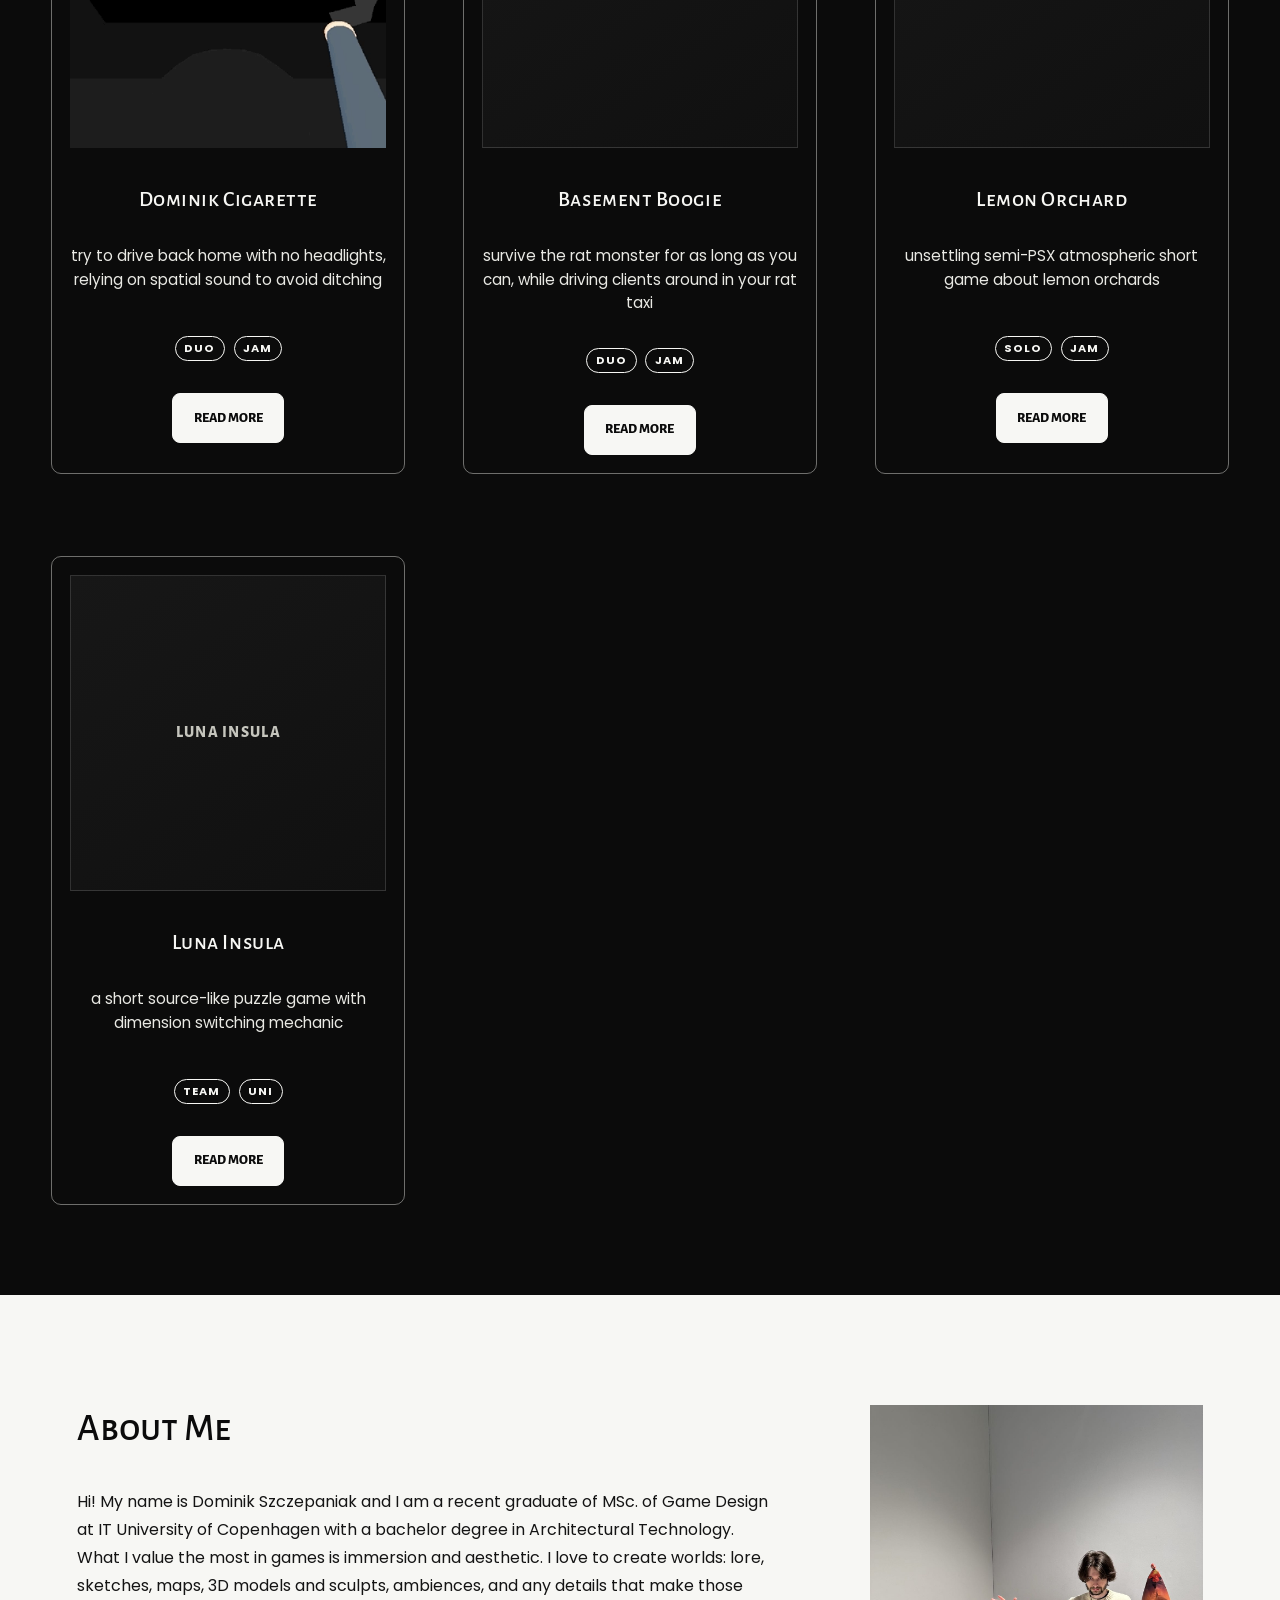
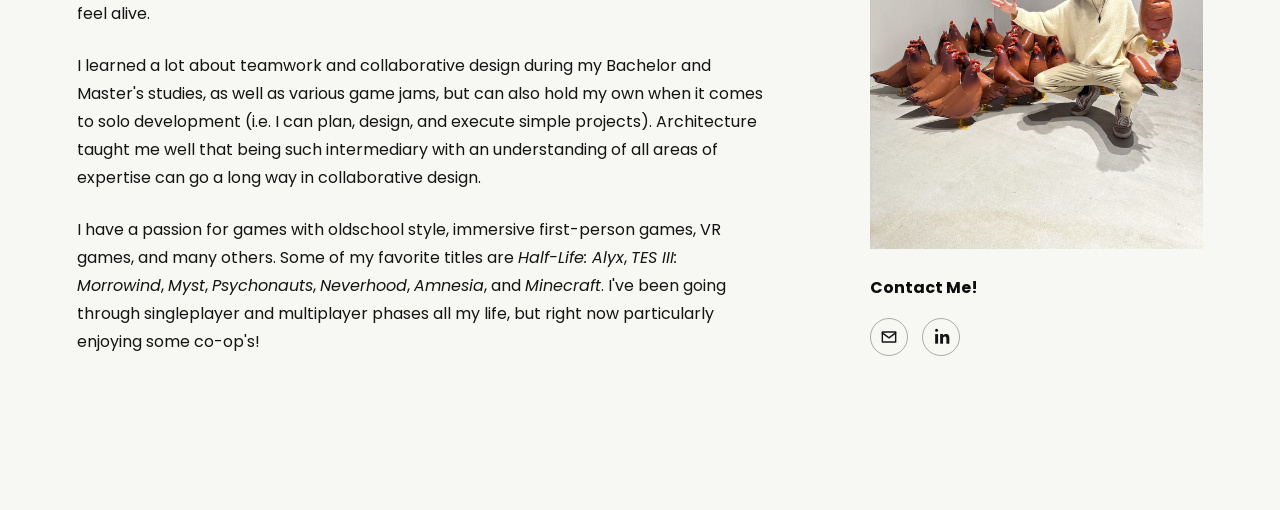
==== commit 8d9ef17e: "Update index.html" ====
--- a/index.html
+++ b/index.html
@@ -12,9 +12,9 @@
       display: flex;
       align-items: center;
       justify-content: center;
-      gap: 0.45rem;
+      gap: 0.55rem;
       flex-wrap: wrap;
-      margin: 0.55rem 0 0.9rem;
+      margin: 0.55rem 0 2.0rem;
     }
 
     .project-tag {
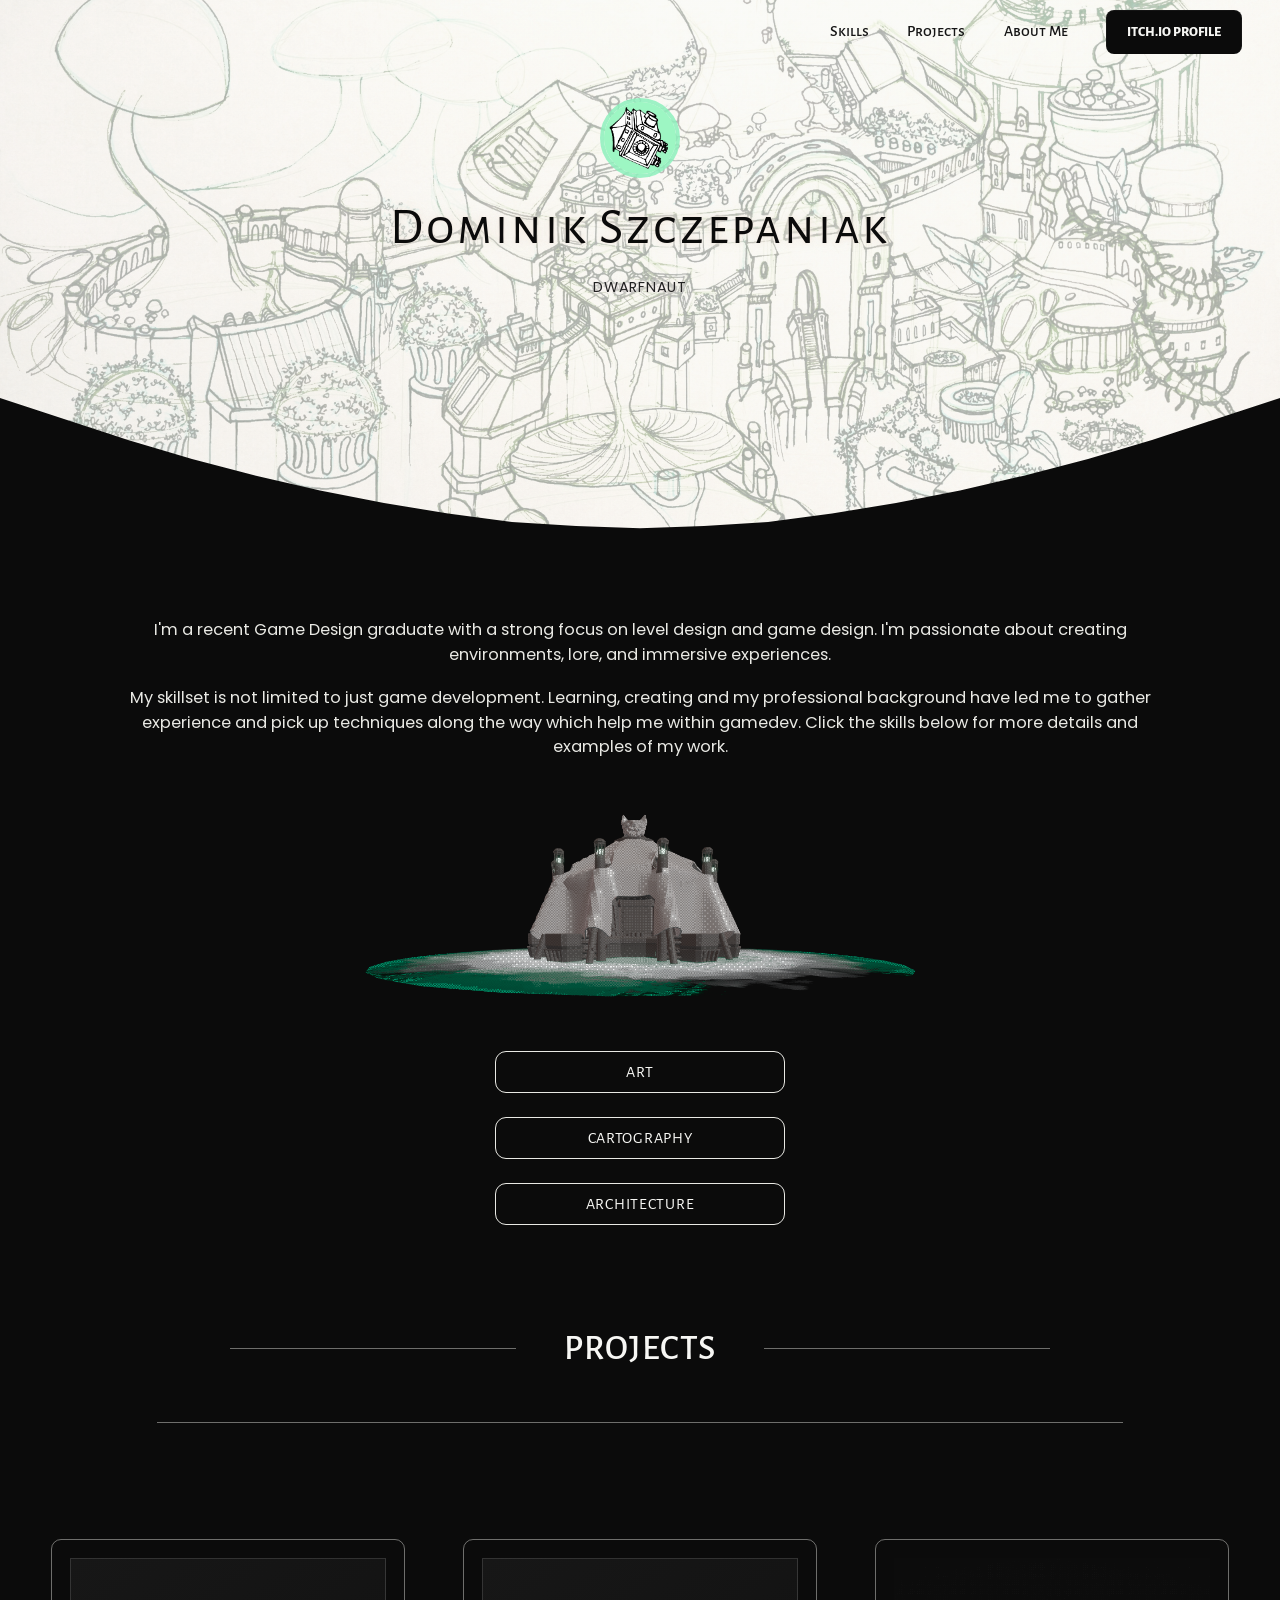
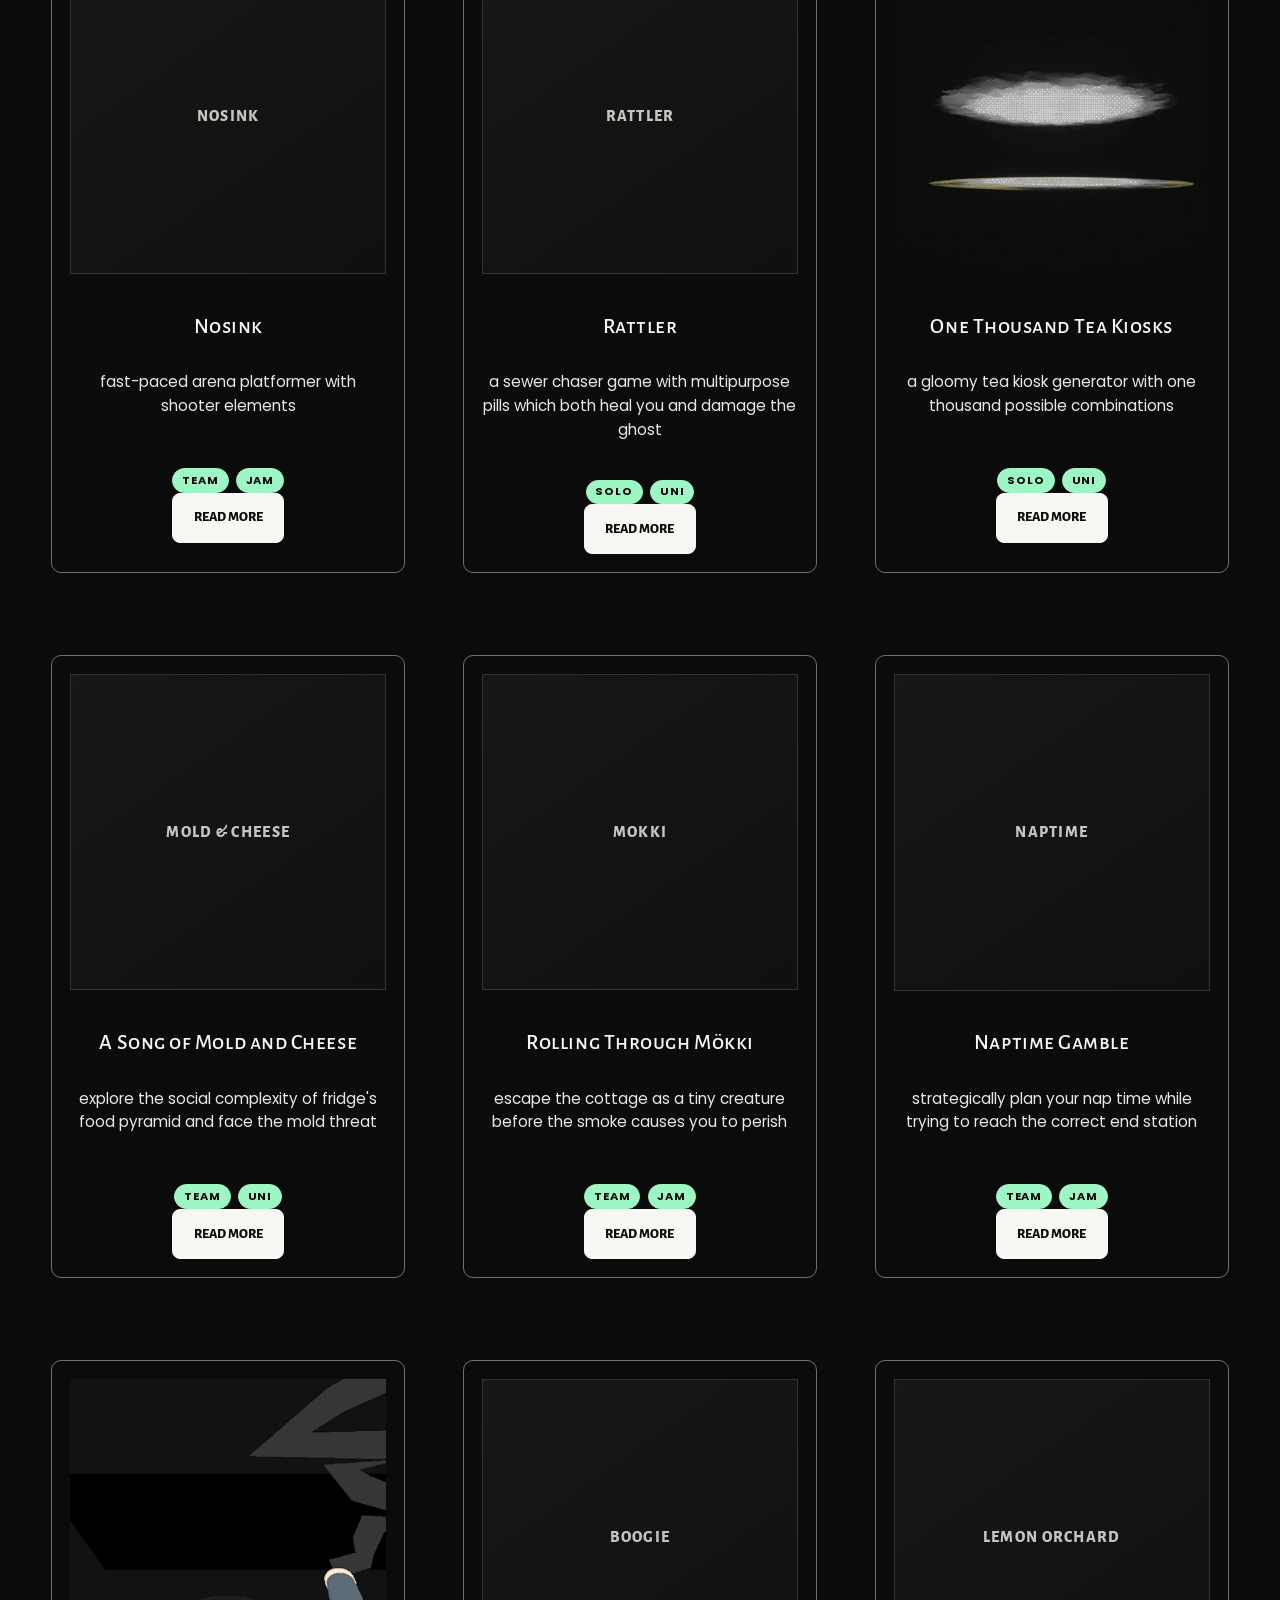
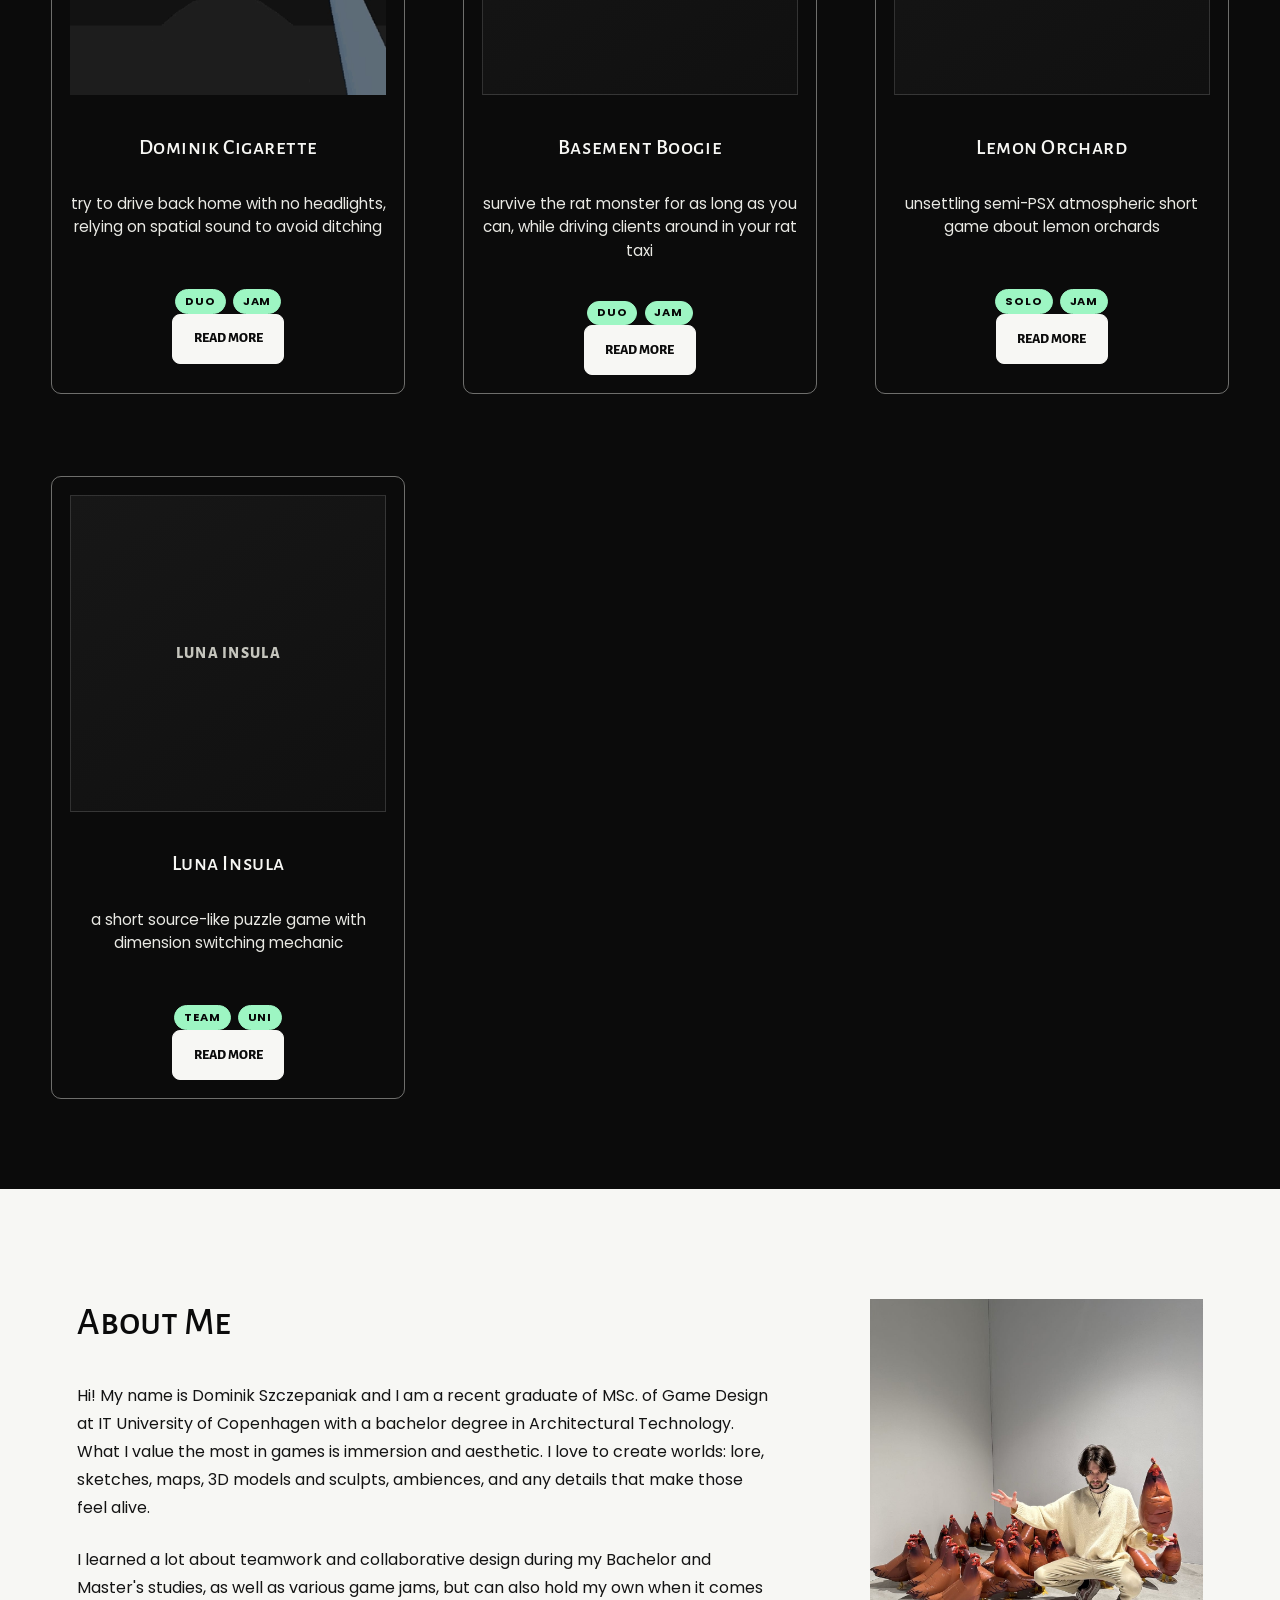
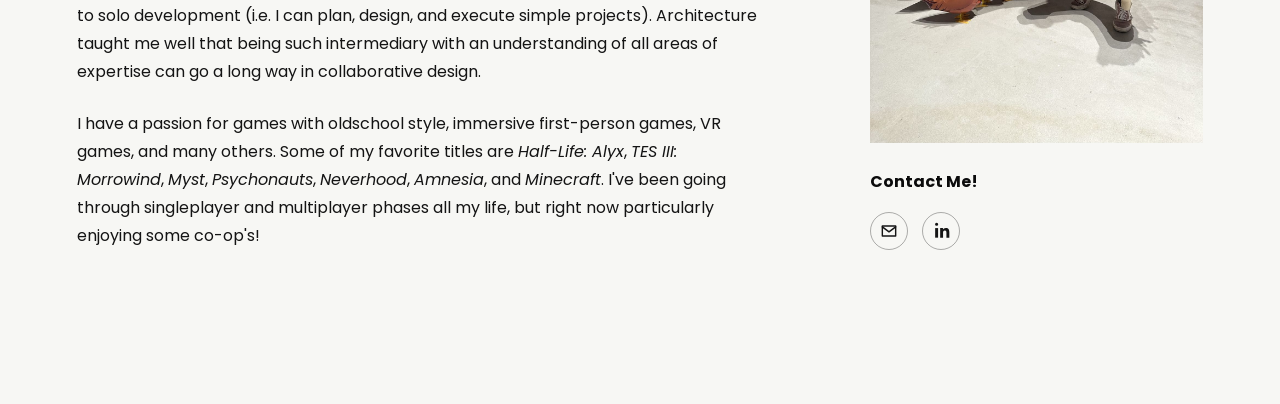
==== commit 5fd55ad6: "Update index.html" ====
--- a/index.html
+++ b/index.html
@@ -12,33 +12,34 @@
       display: flex;
       align-items: center;
       justify-content: center;
-      gap: 0.55rem;
+      gap: 0.45rem;
       flex-wrap: wrap;
-      margin: 0.55rem 0 2.0rem;
+      margin-top: 0.9rem;
+      margin-bottom: 0;
     }
-
+  
     .project-tag {
       display: inline-flex;
       align-items: center;
       justify-content: center;
       min-height: 1.55rem;
       padding: 0.18rem 0.55rem;
-      border: 1px solid currentColor;
+      border: 1px solid #9df6c3;
       border-radius: 999px;
+      background: #9df6c3;
+      color: #070707;
       font-size: 0.7rem;
       font-weight: 700;
       line-height: 1;
       letter-spacing: 0.08em;
       text-transform: uppercase;
     }
-
-    .project-card .read-more {
-      width: fit-content;
-      align-self: center;
-      padding-left: 0.85rem;
-      padding-right: 0.85rem;
+  
+    .project-tag:hover {
+      color: #ffffff;
     }
   </style>
+
 </head>
 
 <body>
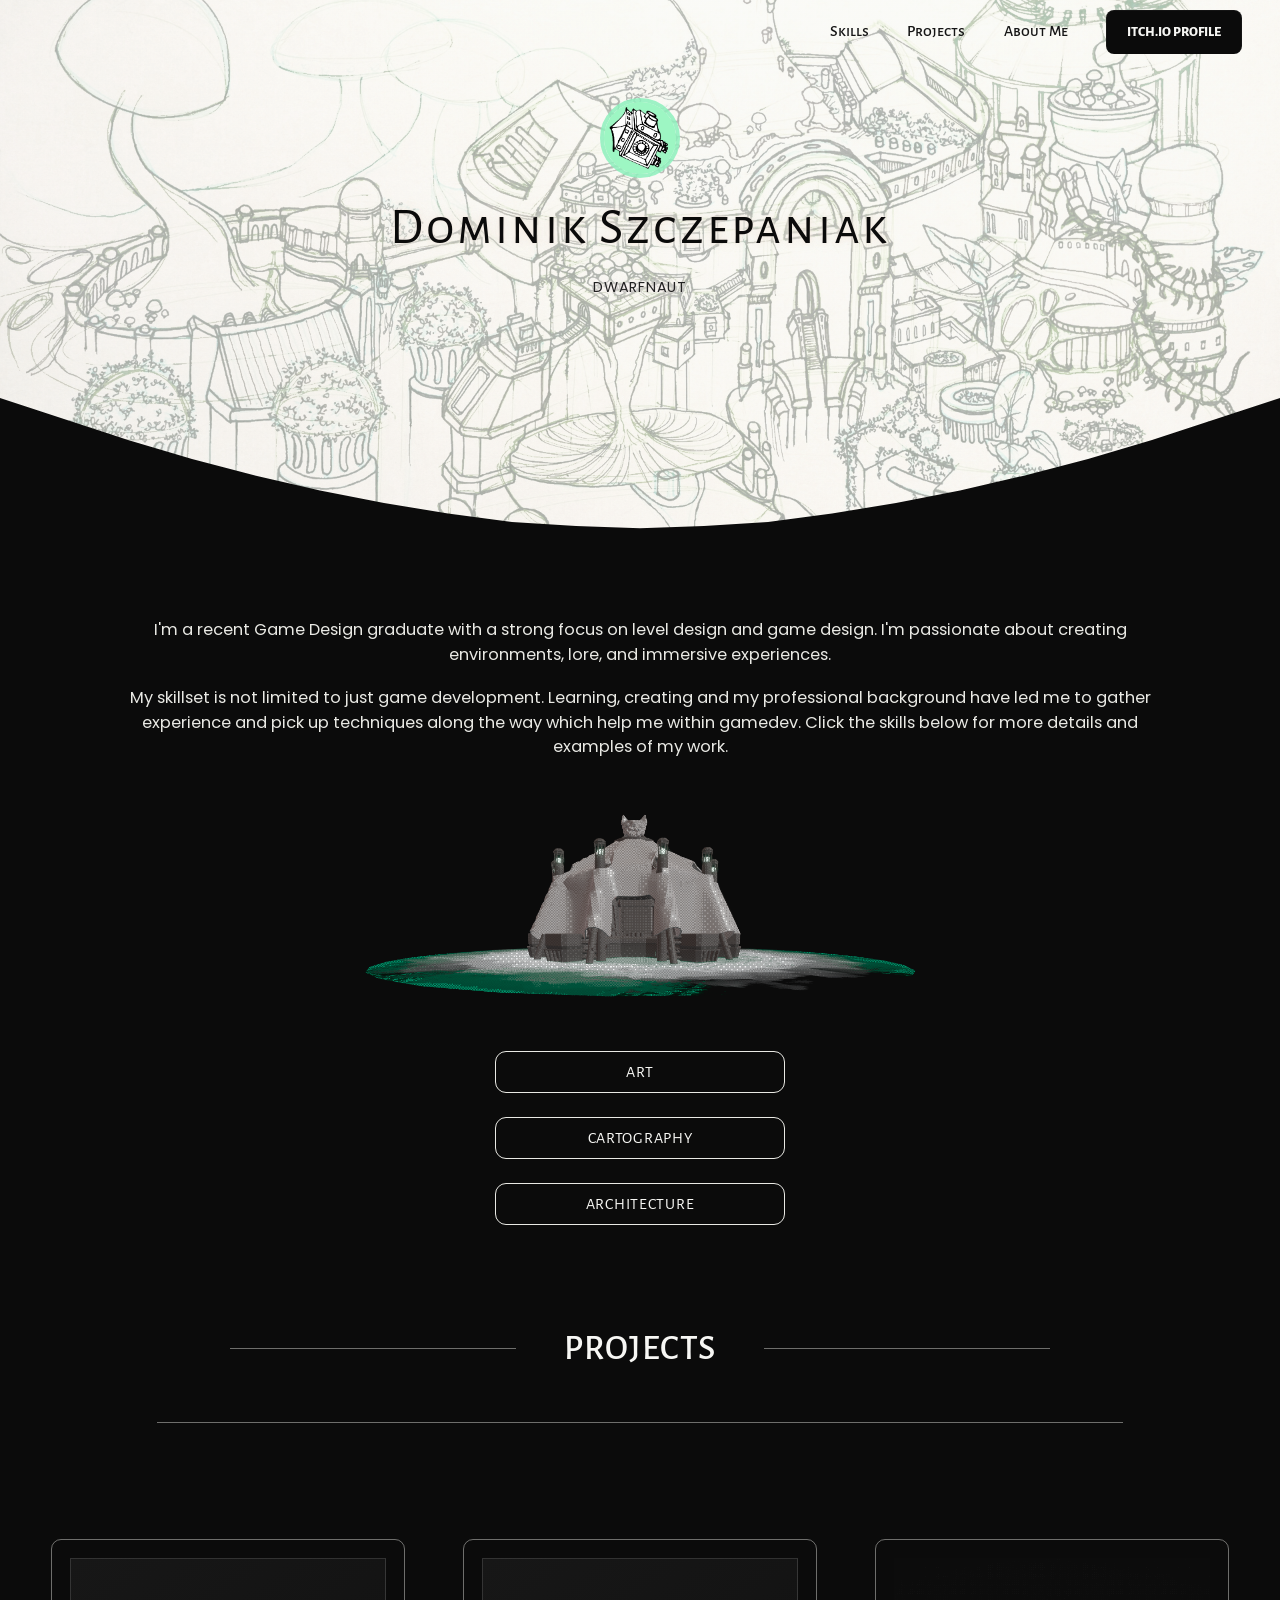
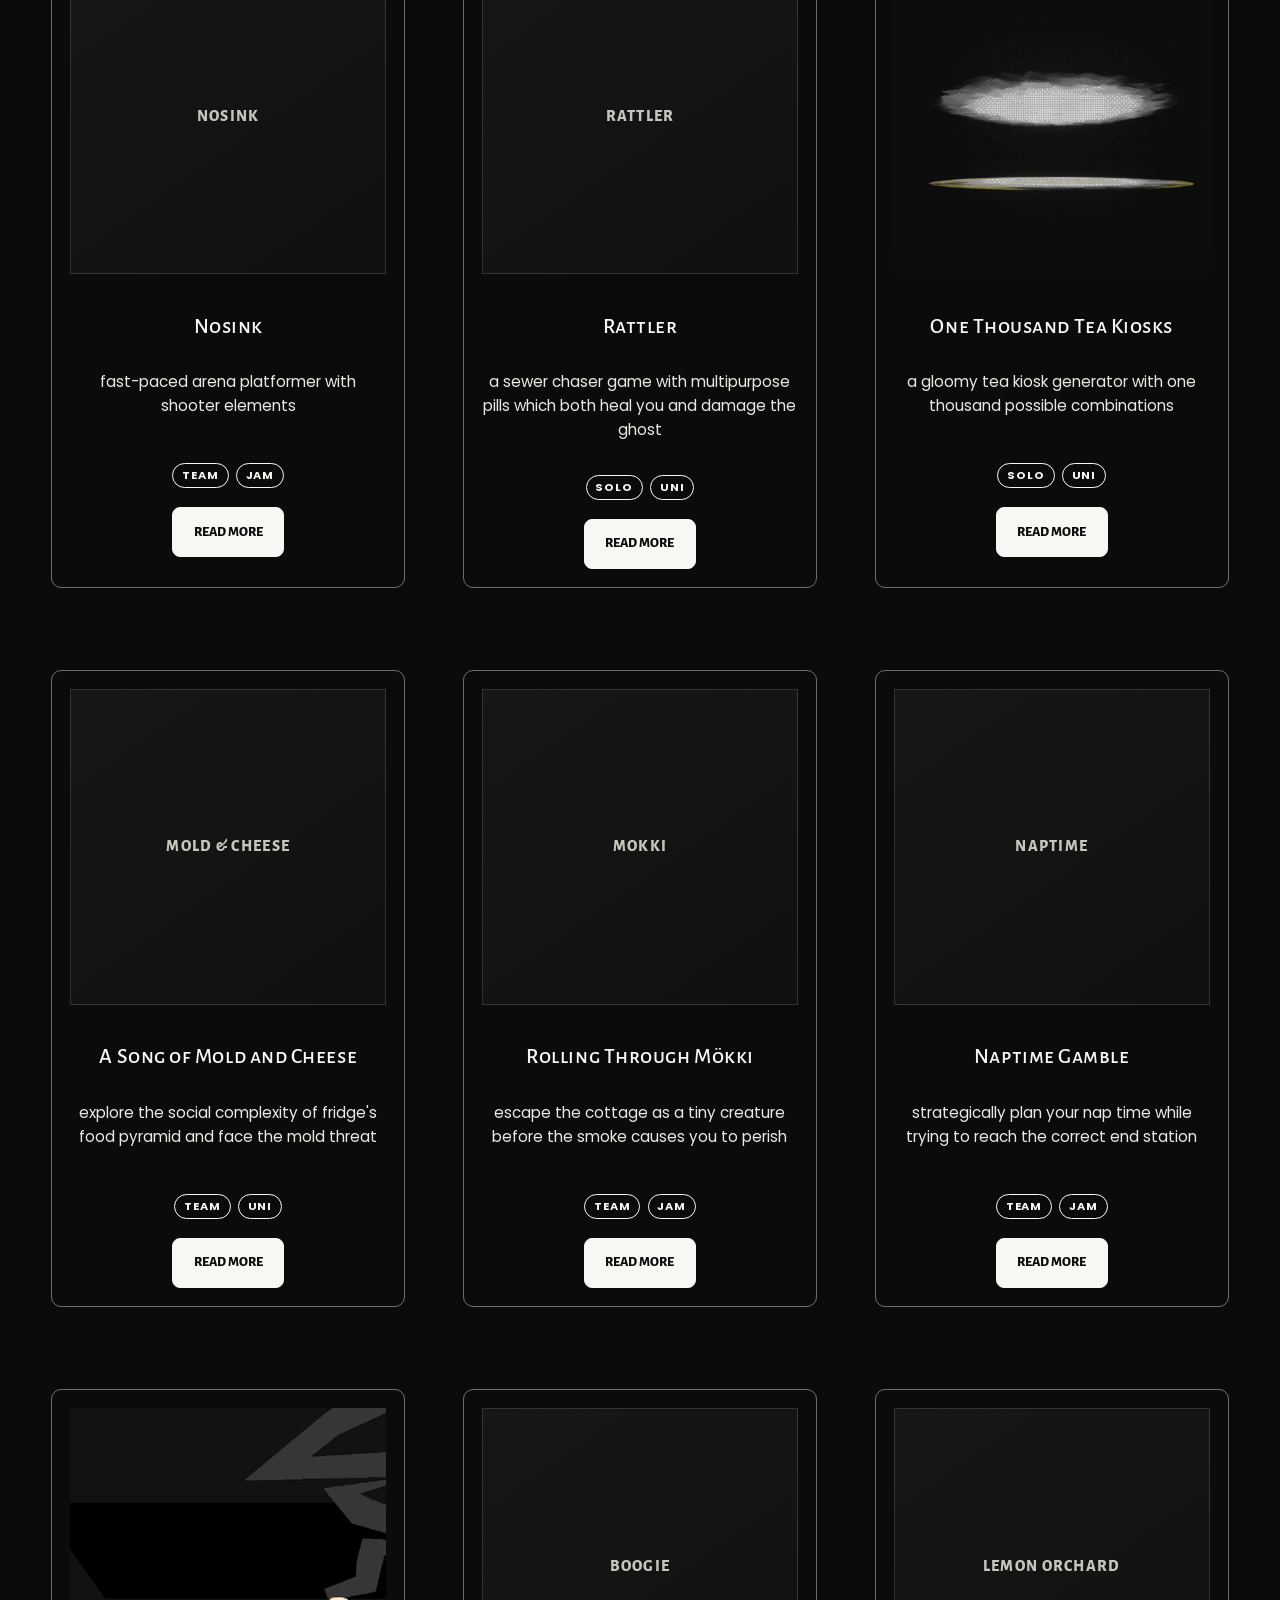
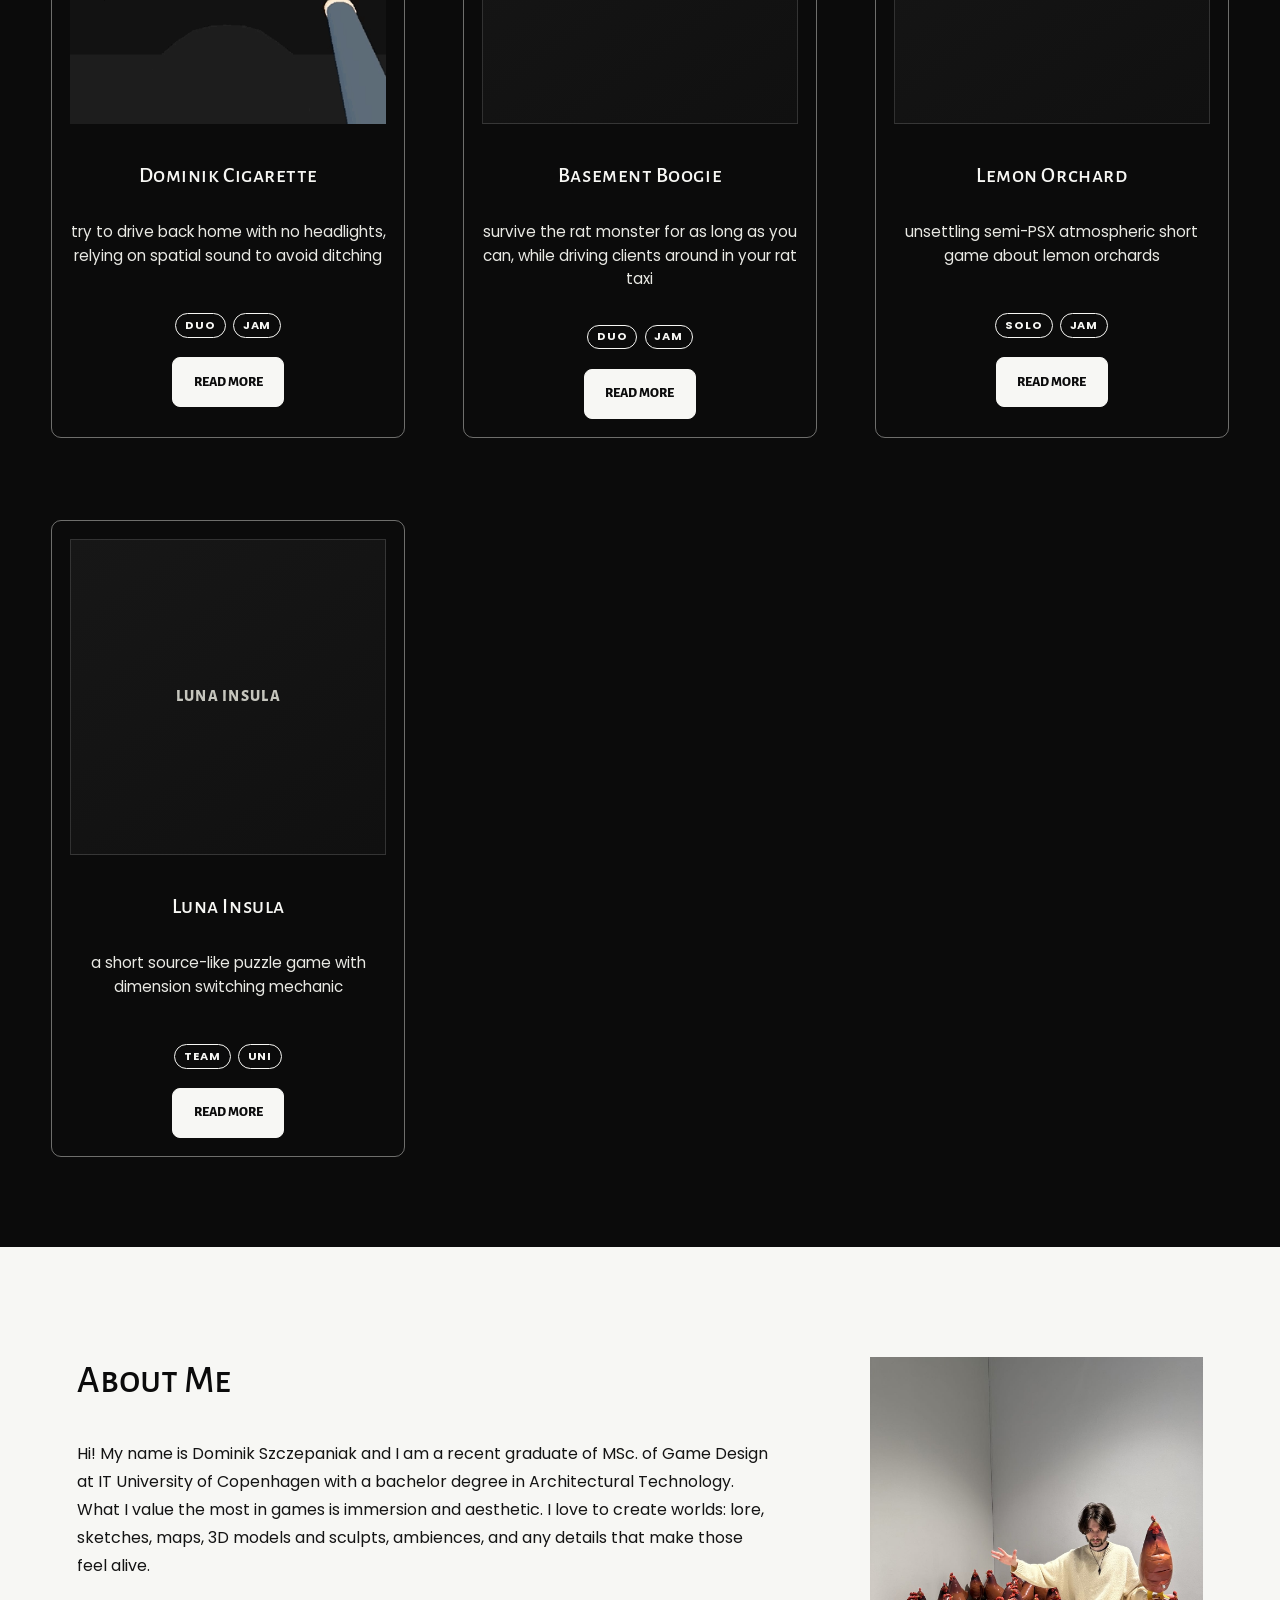
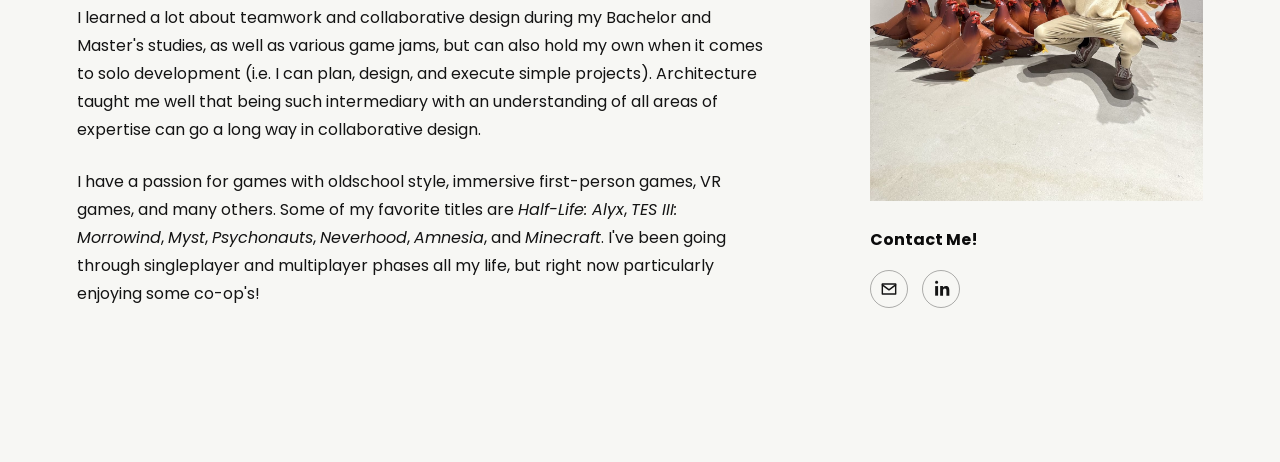
==== commit 2c3be287: "Update index.html" ====
--- a/index.html
+++ b/index.html
@@ -14,8 +14,9 @@
       justify-content: center;
       gap: 0.45rem;
       flex-wrap: wrap;
-      margin-top: 0.9rem;
-      margin-bottom: 0;
+  
+      margin-top: 0.6rem;     /* distance from description to tags */
+      margin-bottom: 1.2rem;  /* distance from tags to Read More */
     }
   
     .project-tag {
@@ -24,21 +25,25 @@
       justify-content: center;
       min-height: 1.55rem;
       padding: 0.18rem 0.55rem;
-      border: 1px solid #9df6c3;
+      border: 1px solid currentColor;
       border-radius: 999px;
-      background: #9df6c3;
-      color: #070707;
+      background: transparent;
+      color: inherit;
       font-size: 0.7rem;
       font-weight: 700;
       line-height: 1;
       letter-spacing: 0.08em;
       text-transform: uppercase;
+      transition: background-color 0.18s ease, border-color 0.18s ease, color 0.18s ease;
     }
   
     .project-tag:hover {
-      color: #ffffff;
+      background: #9df6c3;
+      border-color: #9df6c3;
+      color: #070707;
     }
   </style>
+
 
 </head>
 
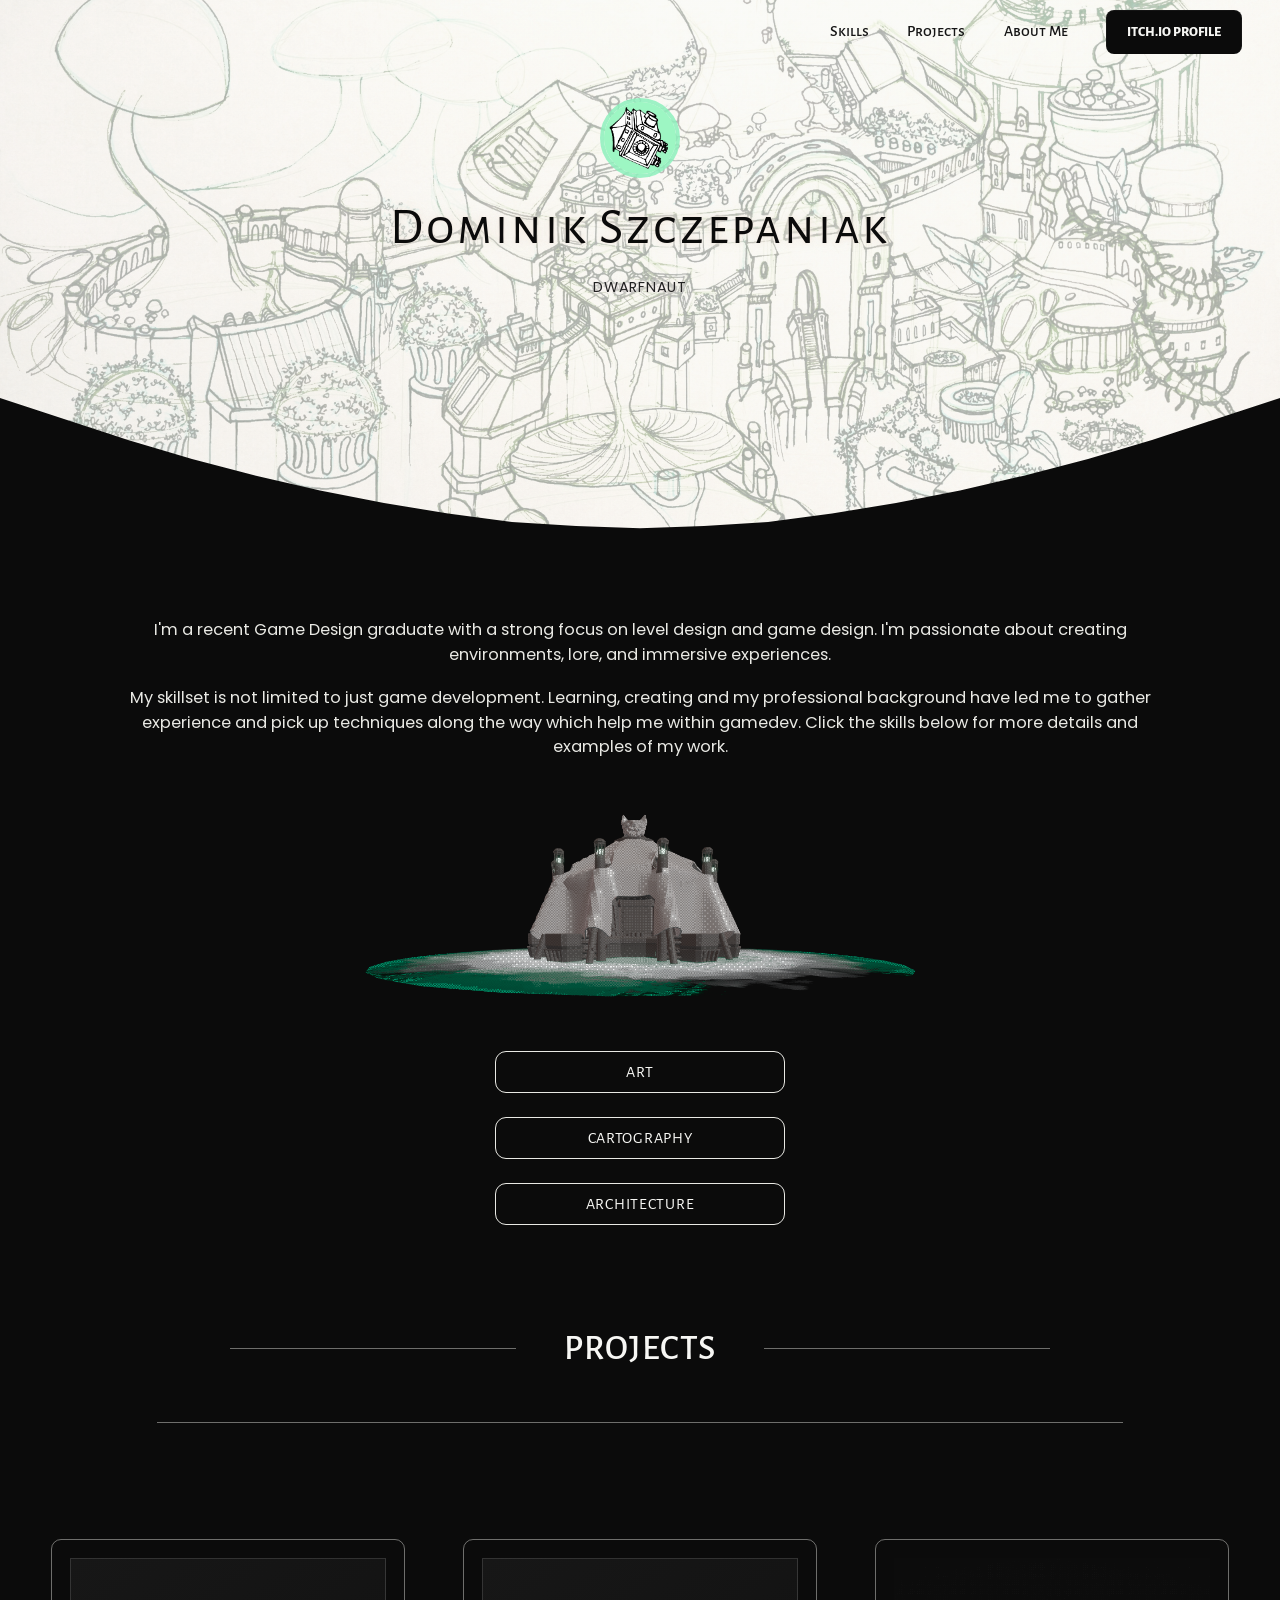
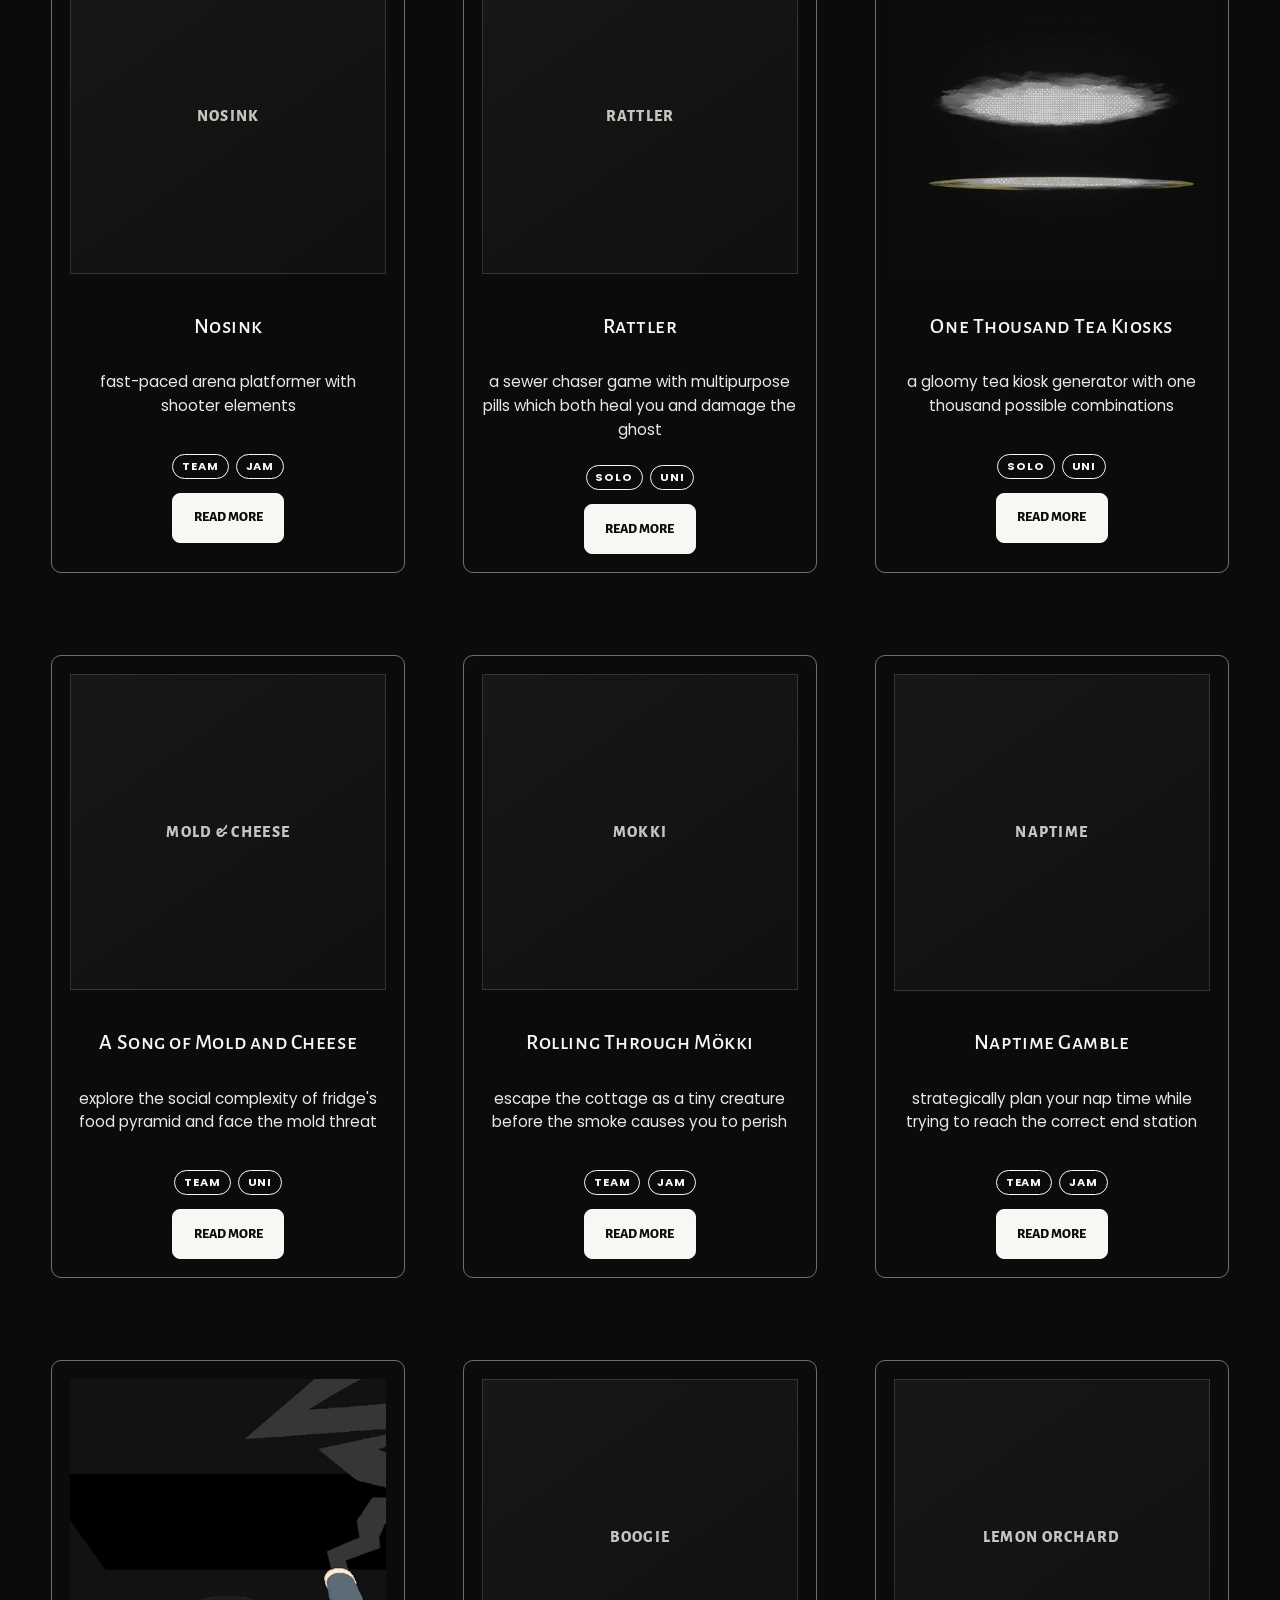
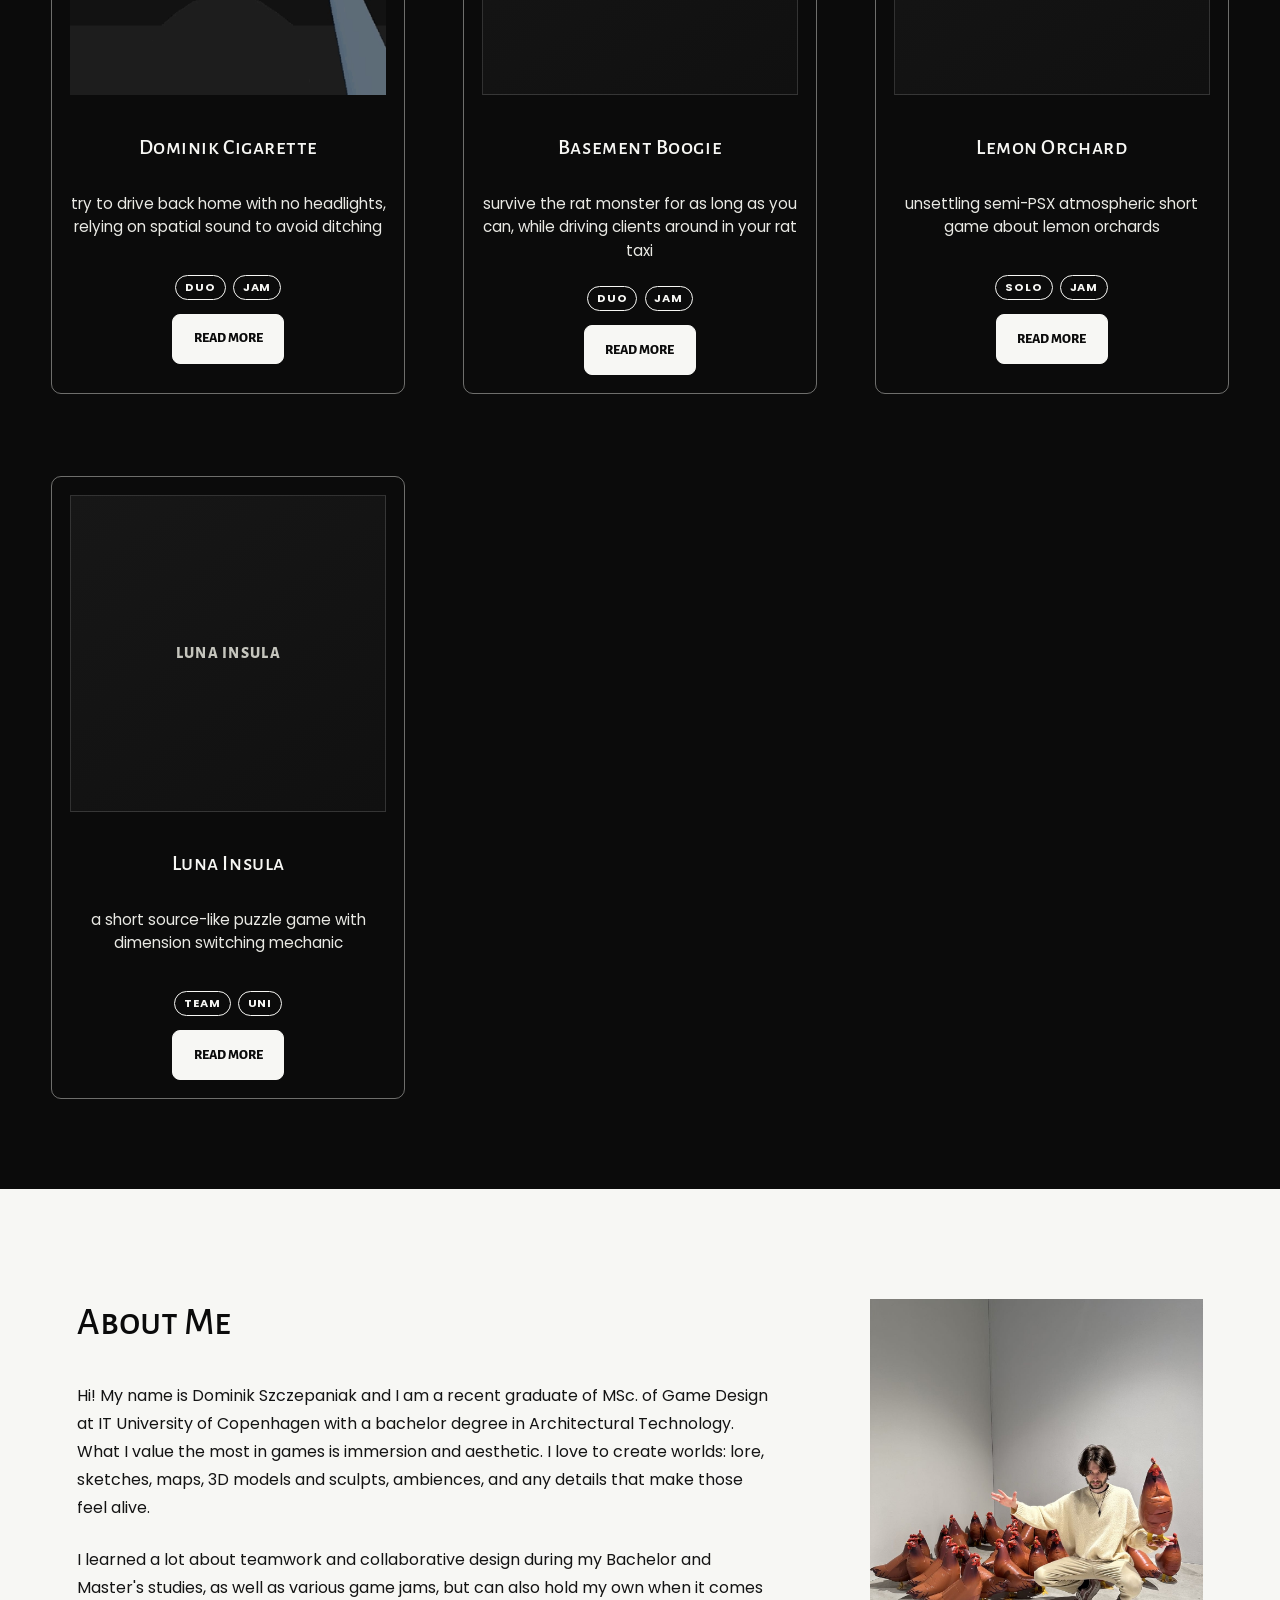
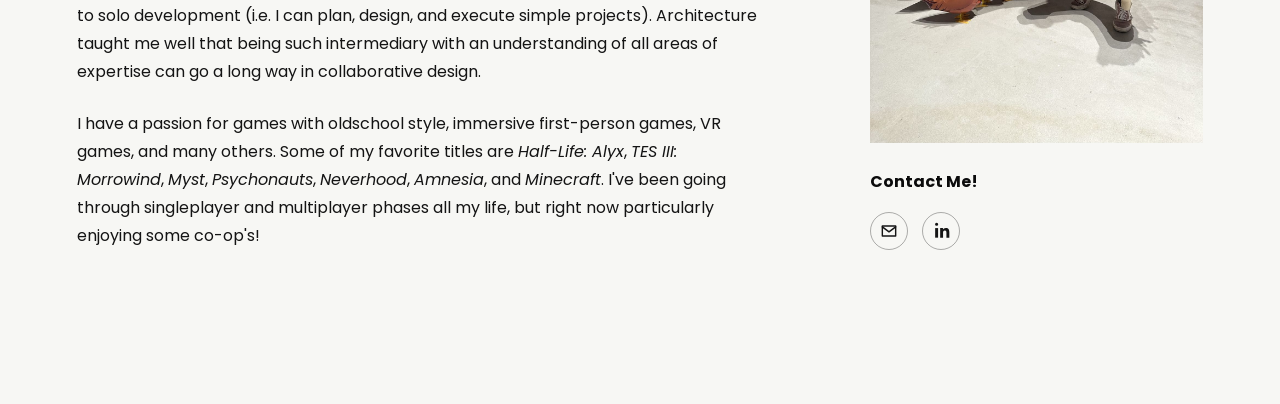
==== commit a7531369: "Update index.html" ====
--- a/index.html
+++ b/index.html
@@ -15,8 +15,8 @@
       gap: 0.45rem;
       flex-wrap: wrap;
   
-      margin-top: 0.6rem;     /* distance from description to tags */
-      margin-bottom: 1.2rem;  /* distance from tags to Read More */
+      margin-top: 0;     /* distance from description to tags */
+      margin-bottom: 0.9rem;  /* distance from tags to Read More */
     }
   
     .project-tag {
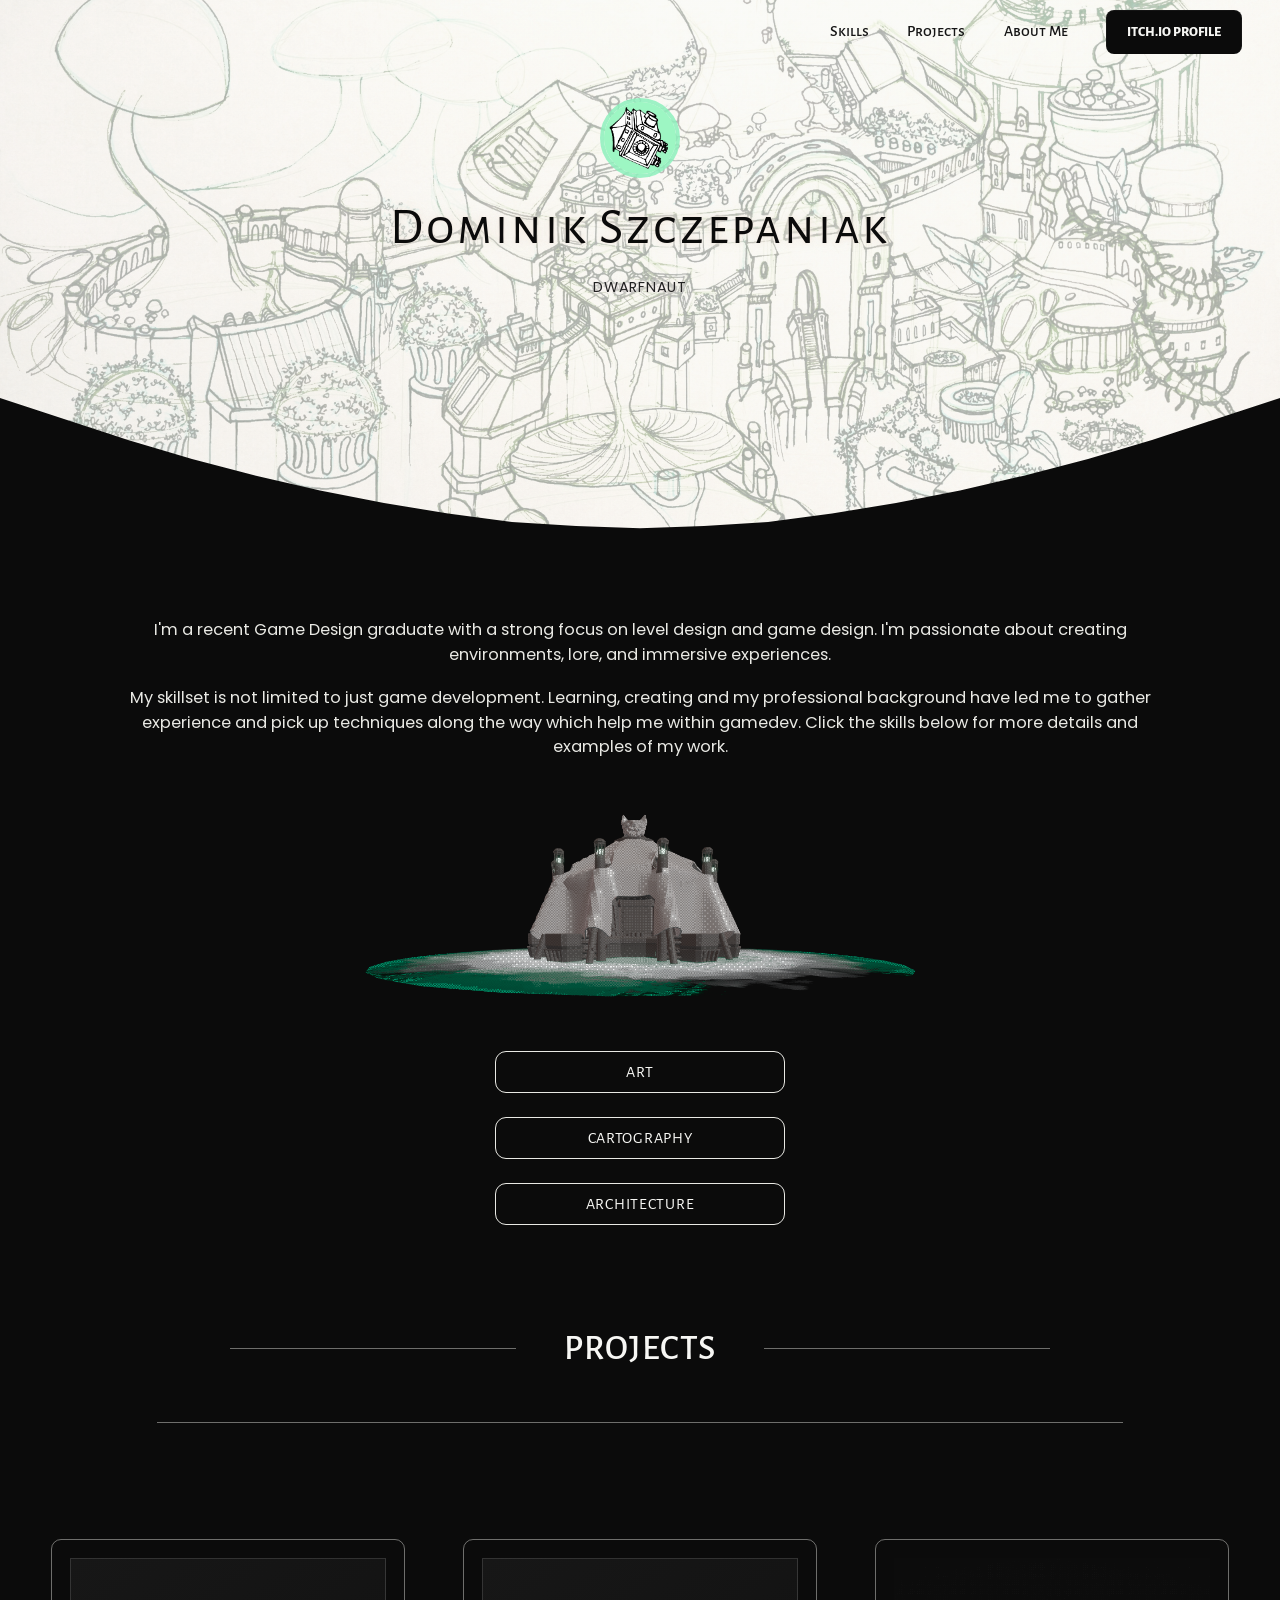
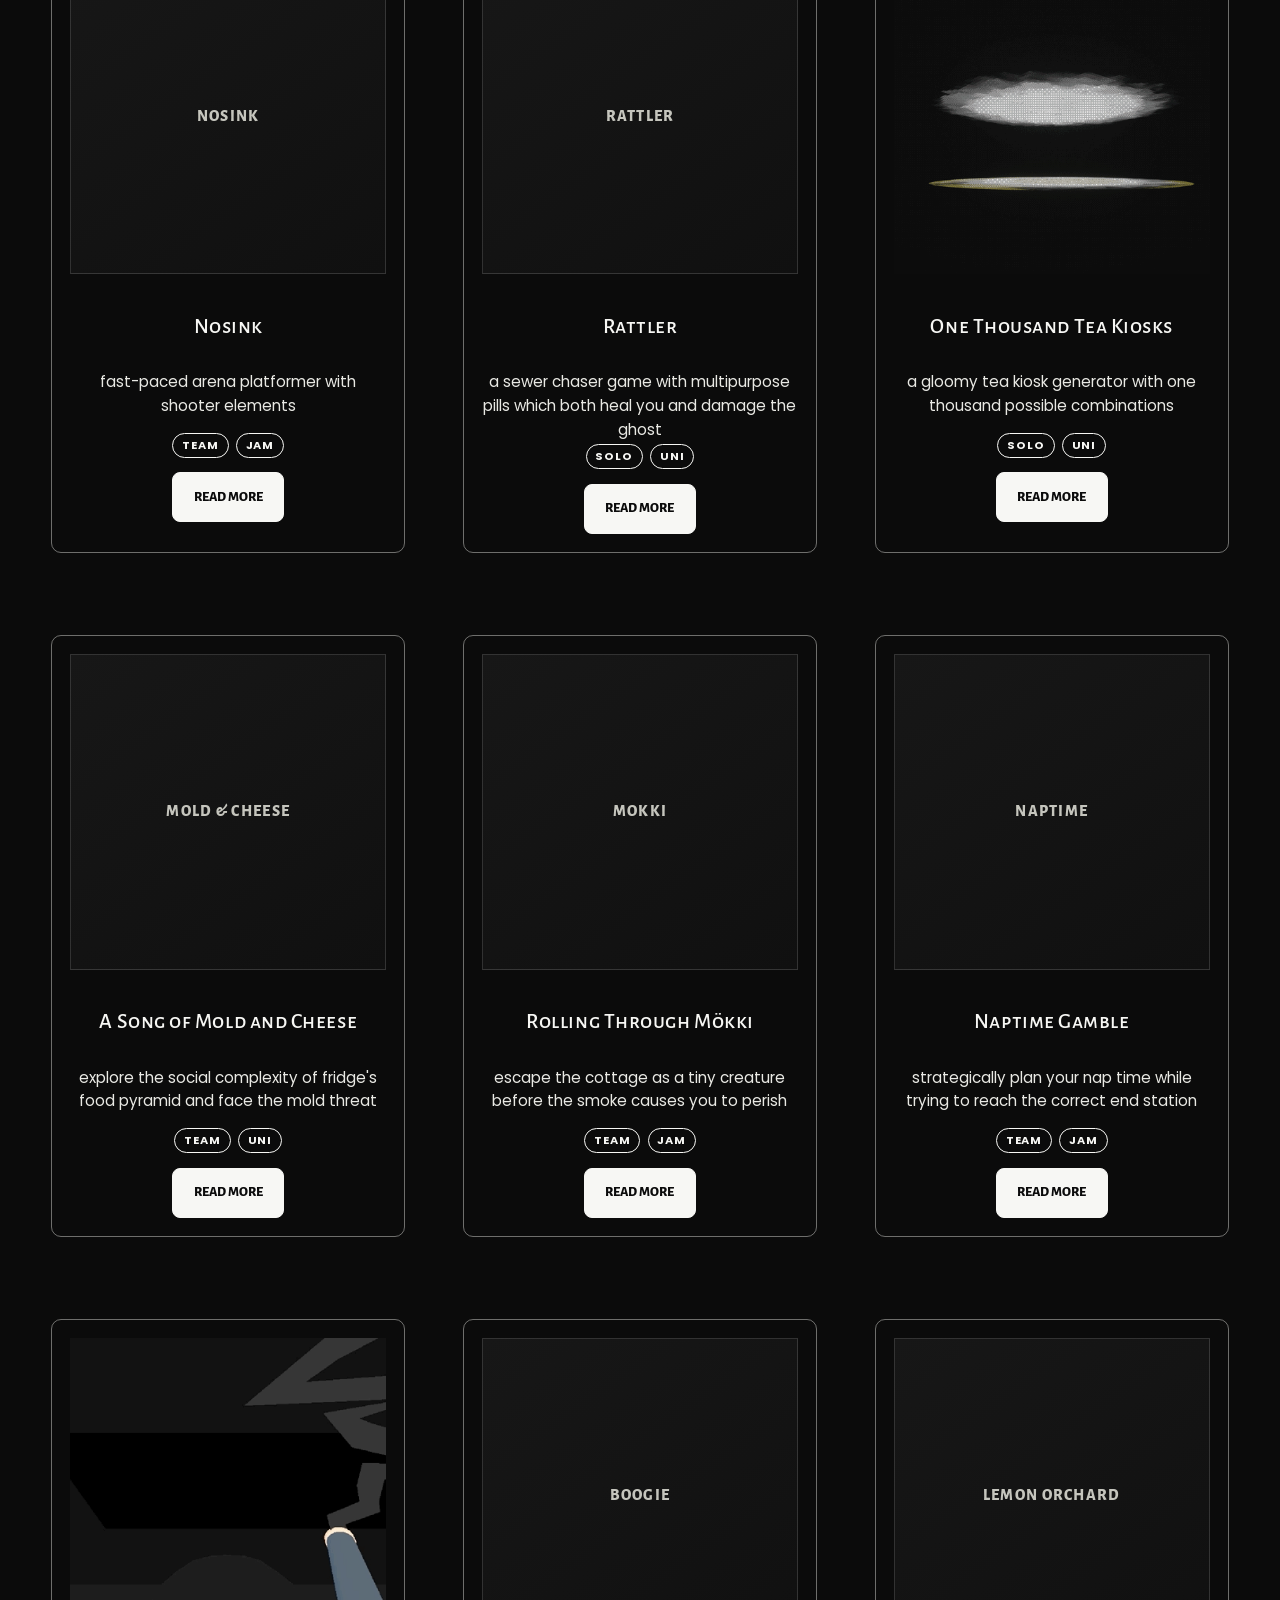
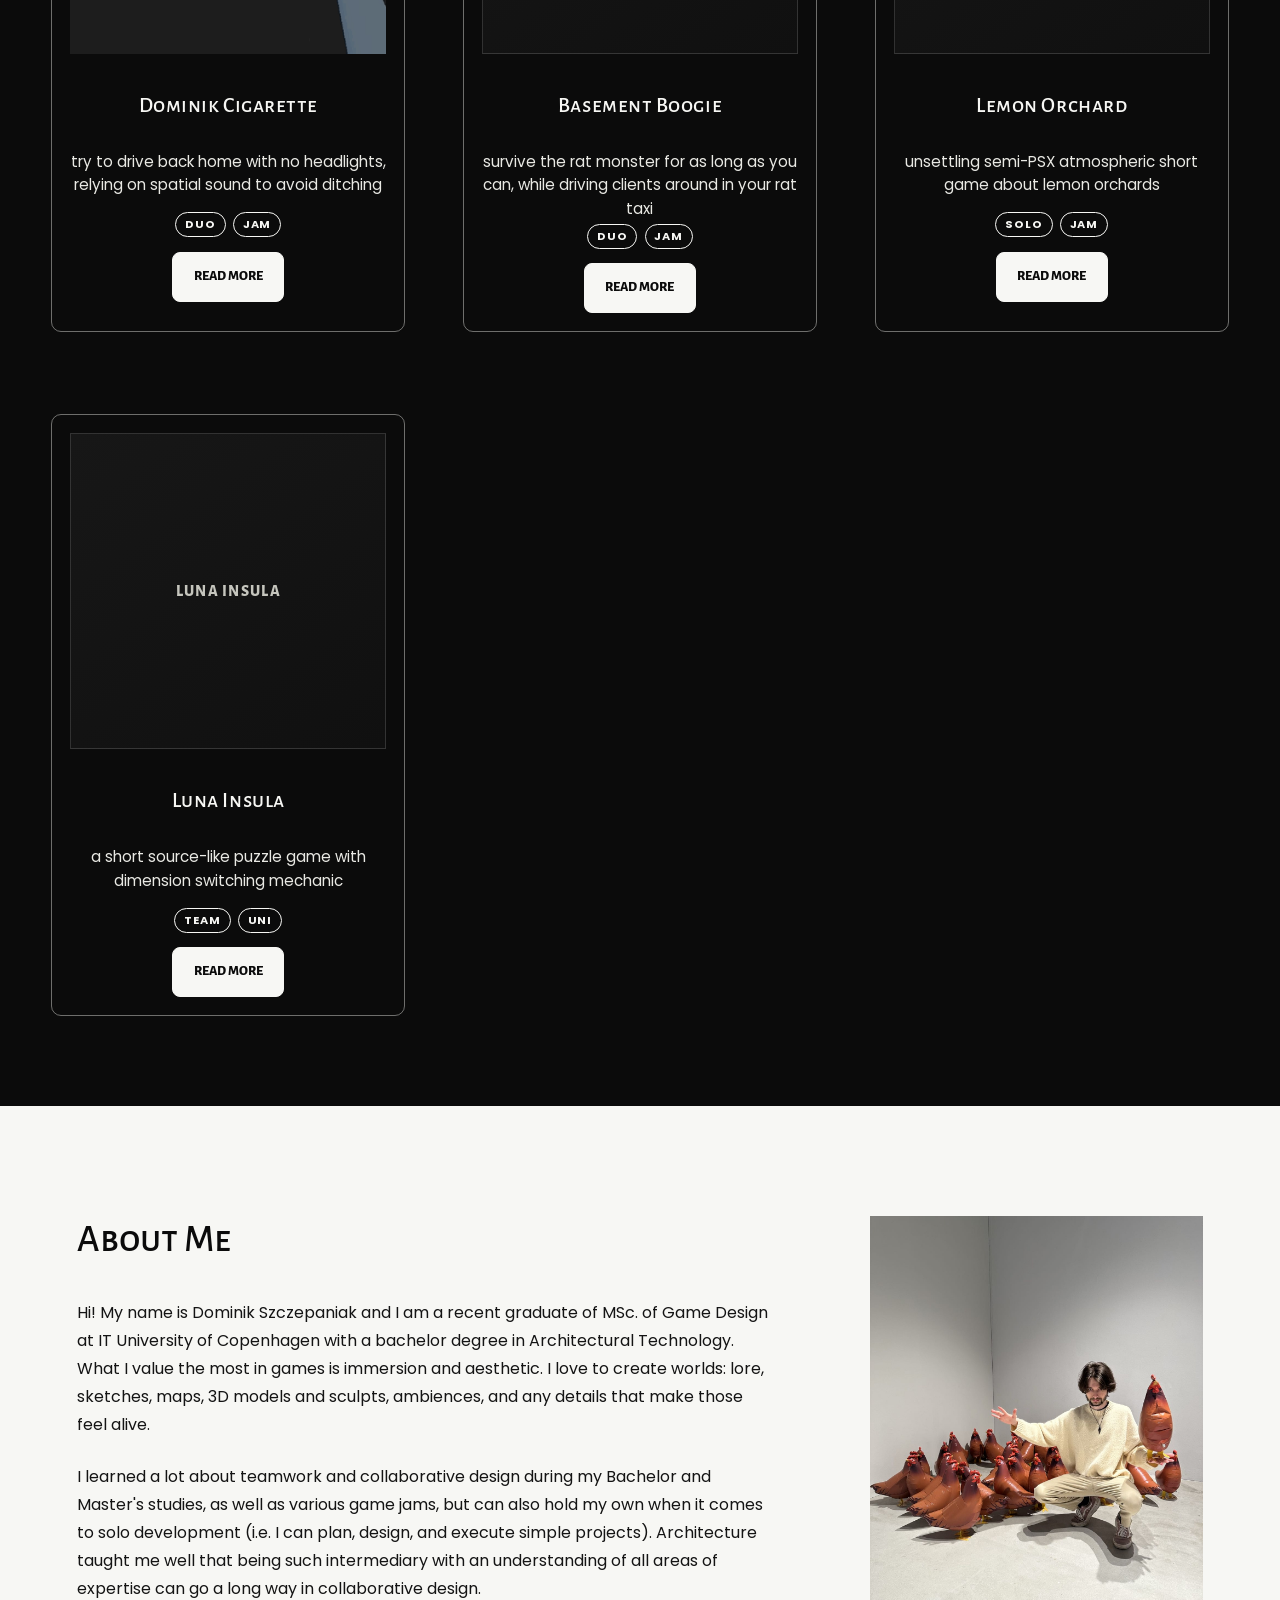
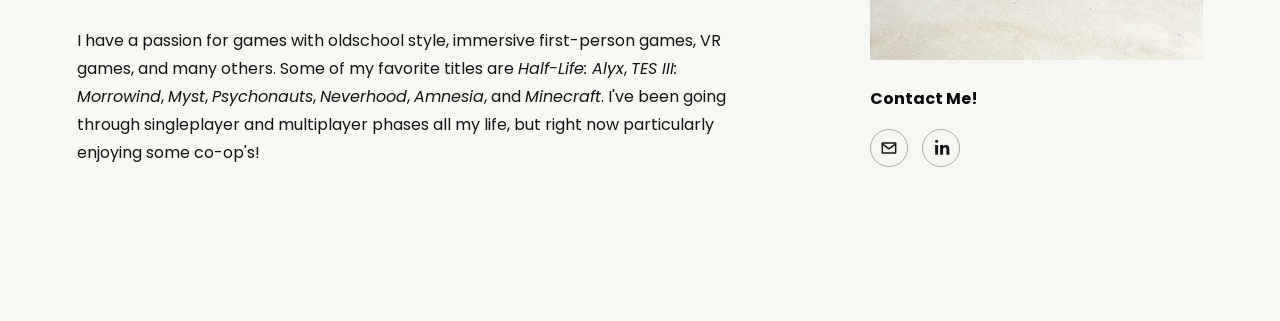
==== commit 5b452a0b: "Update index.html" ====
--- a/index.html
+++ b/index.html
@@ -17,6 +17,10 @@
   
       margin-top: 0;     /* distance from description to tags */
       margin-bottom: 0.9rem;  /* distance from tags to Read More */
+    }
+
+    .project-card p {
+      margin-bottom: 0.2rem;
     }
   
     .project-tag {
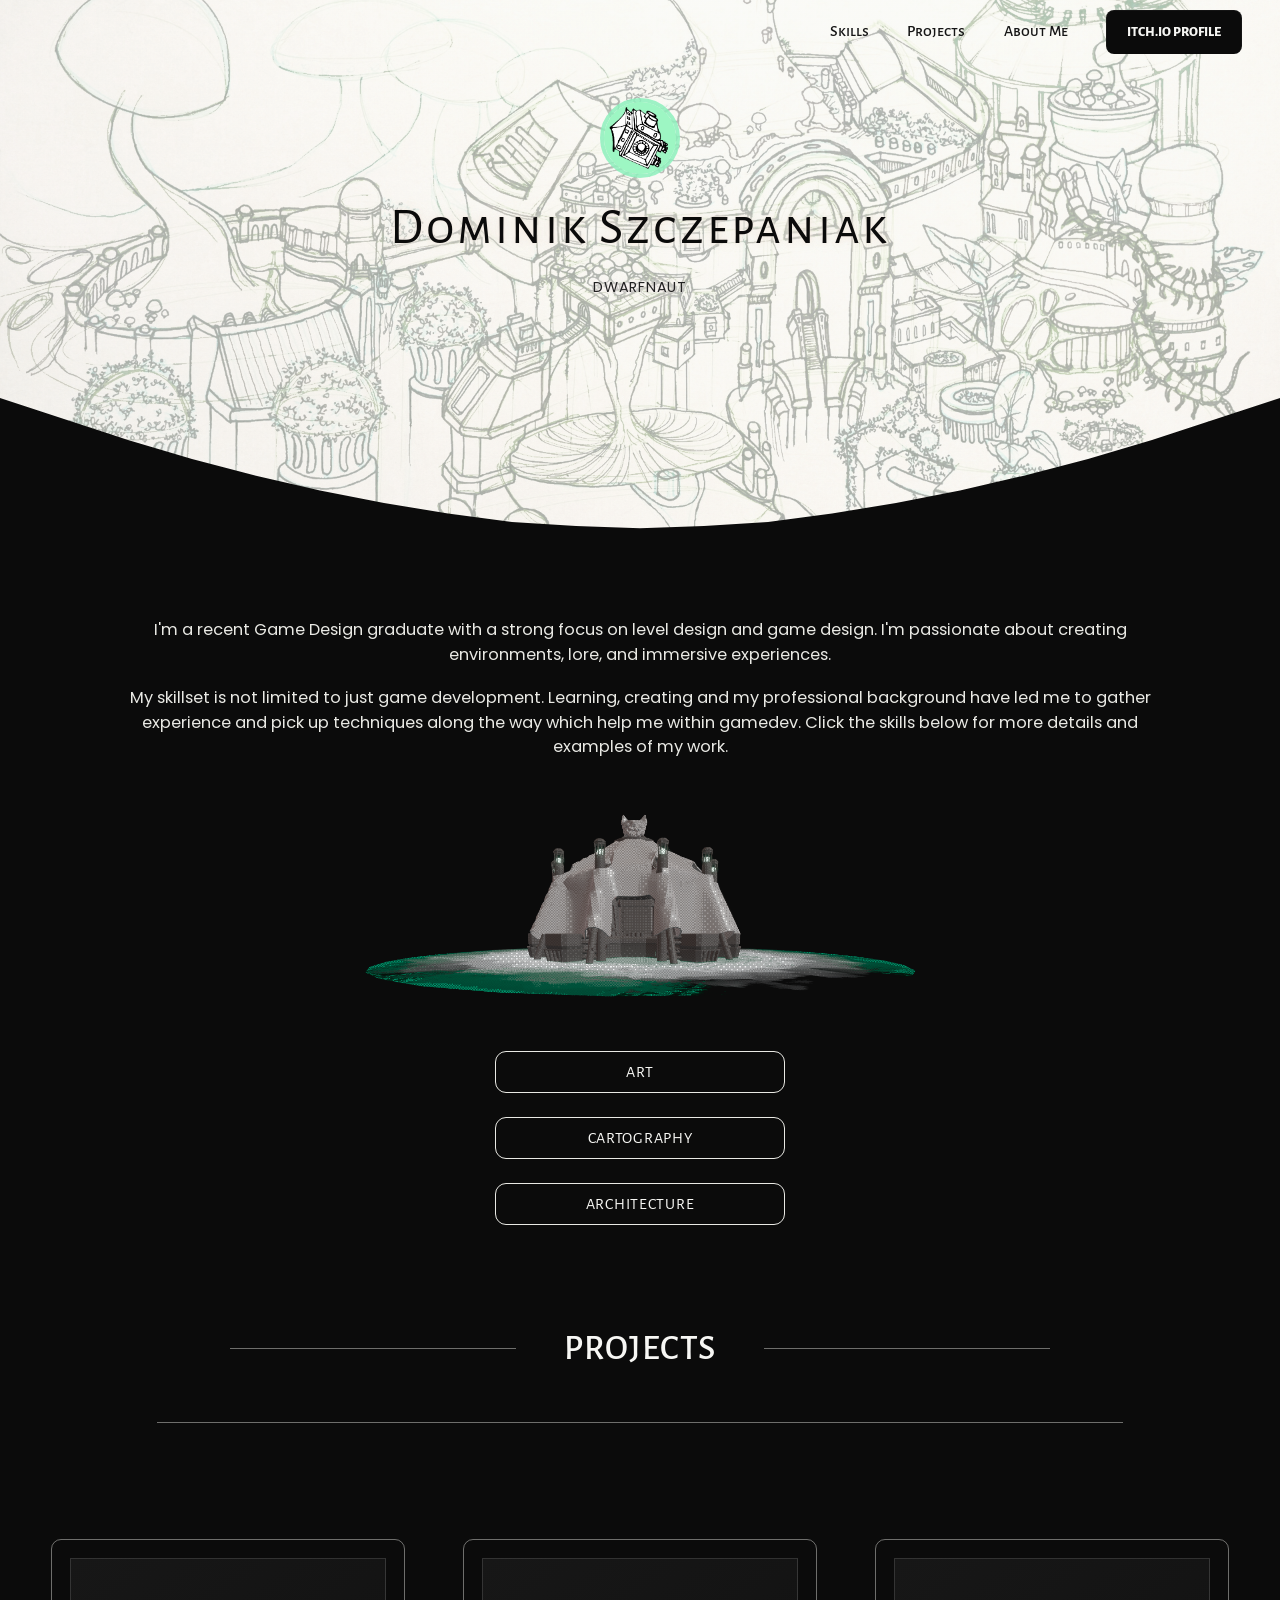
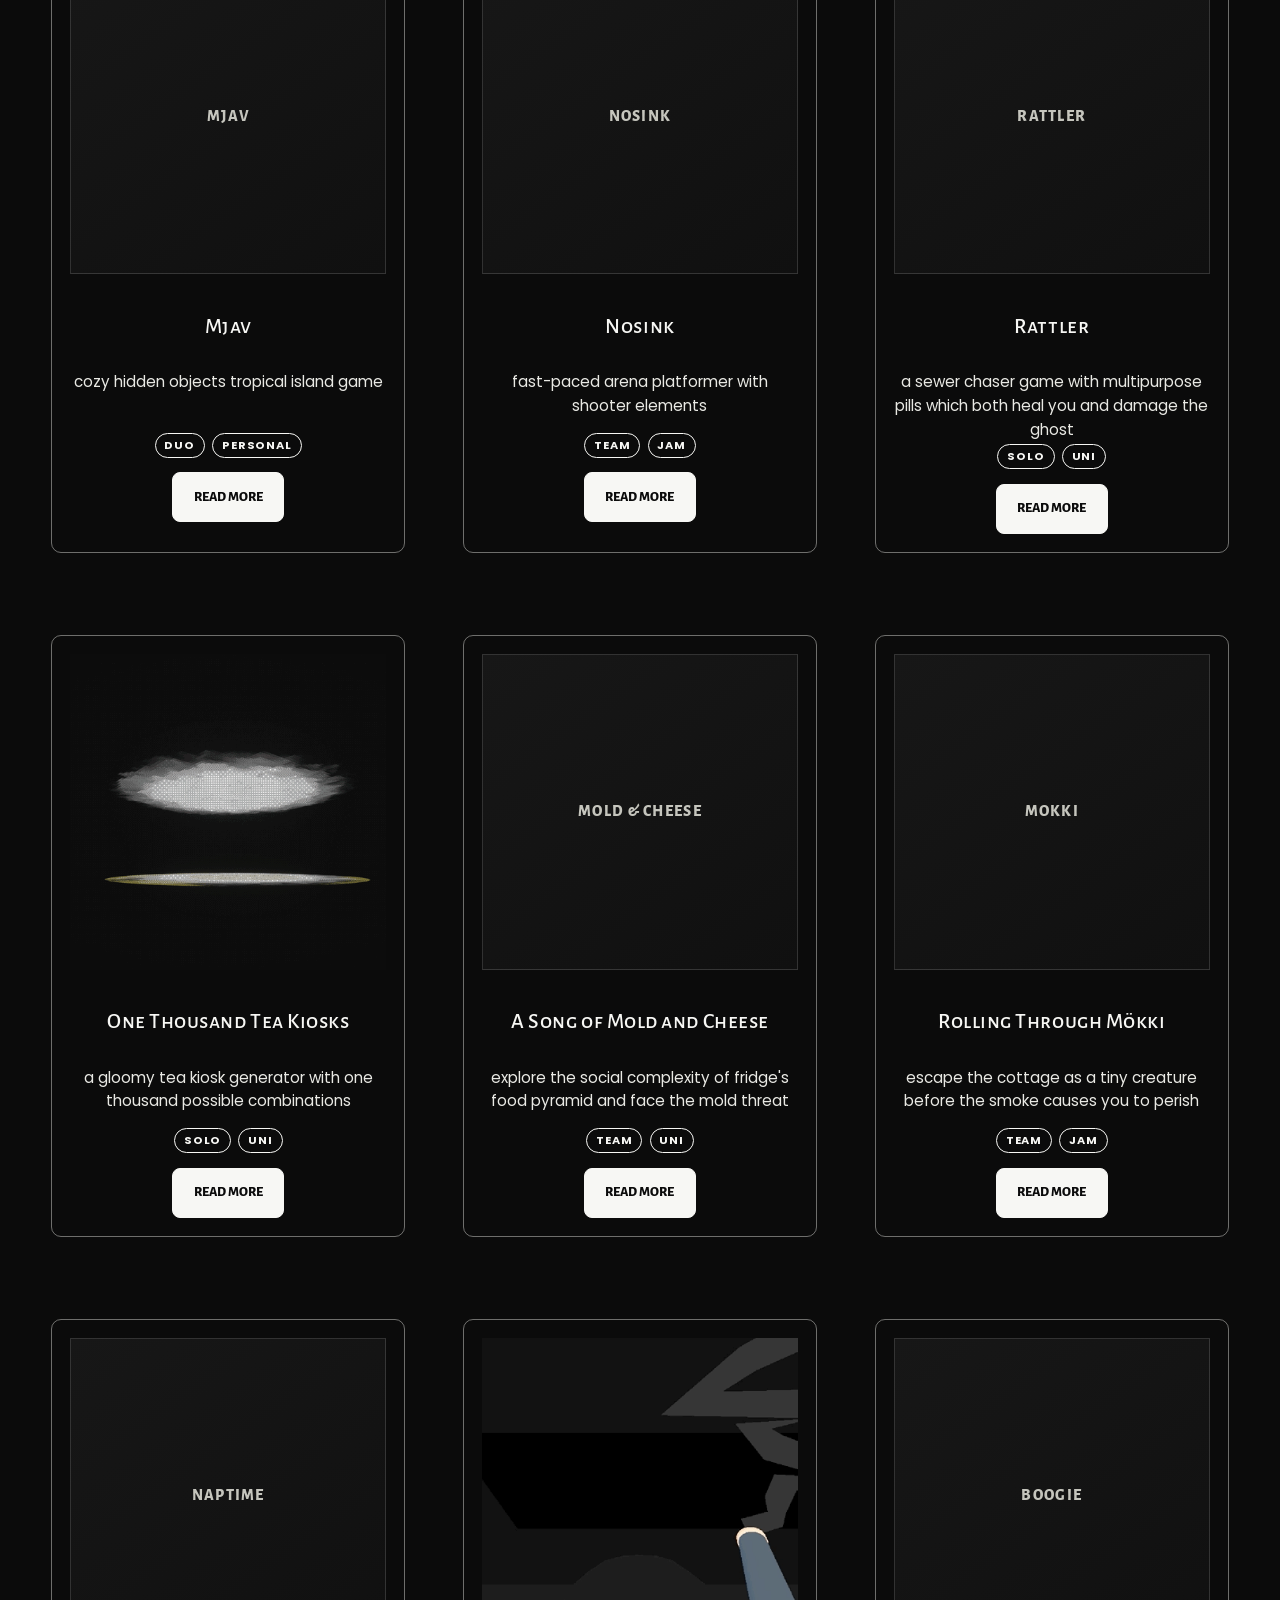
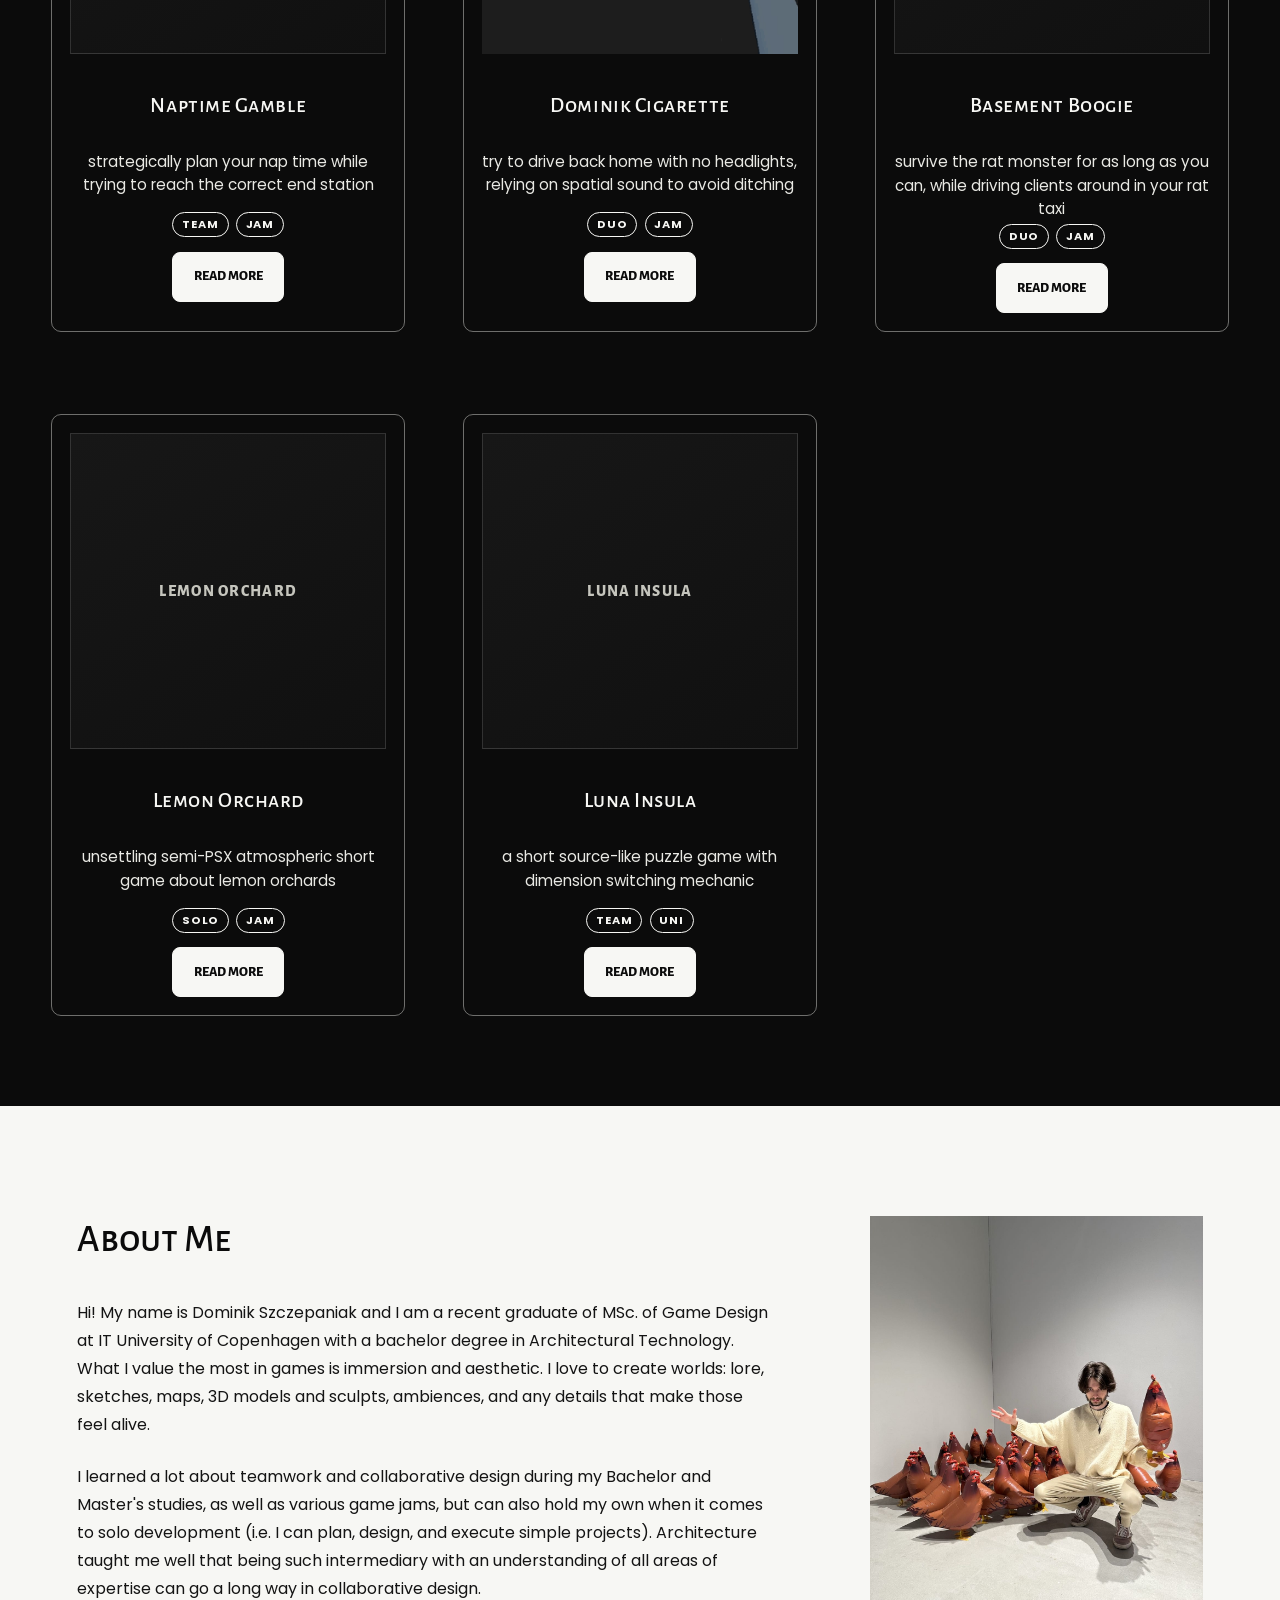
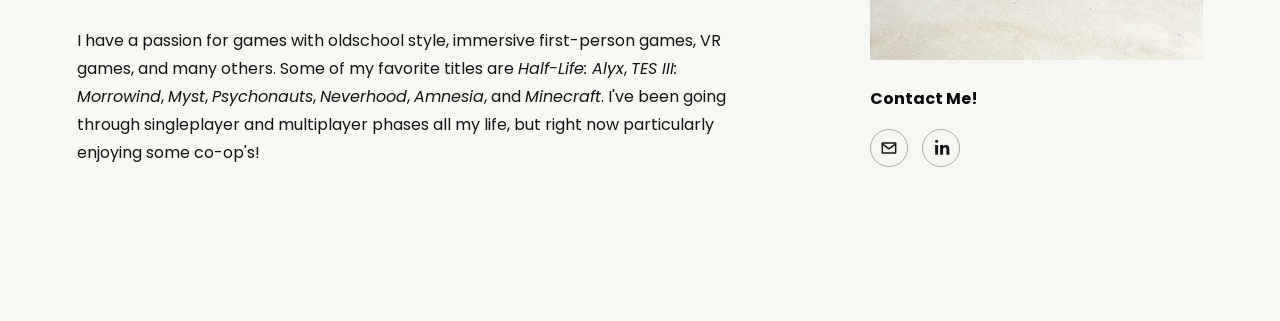
==== commit dc75d75f: "Update index.html" ====
--- a/index.html
+++ b/index.html
@@ -108,6 +108,19 @@
 
       <div class="project-grid">
         <article class="project-card">
+          <a class="project-media" href="projects/mjav.html">
+            <img src="assets/projects/mjavgif.gif" alt="Mjav gameplay preview" data-fallback-text="mjav">
+          </a>
+          <h3>Mjav</h3>
+          <p>cozy hidden objects tropical island game</p>
+          <div class="project-tags" aria-label="Project tags">
+            <span class="project-tag">Duo</span>
+            <span class="project-tag">Personal</span>
+          </div>
+          <a class="read-more" href="projects/mjav.html">Read More</a>
+        </article>
+        
+        <article class="project-card">
           <a class="project-media" href="projects/nosink.html">
             <img src="assets/projects/nosink2.gif" alt="Nosink gameplay preview" data-fallback-text="Nosink">
           </a>
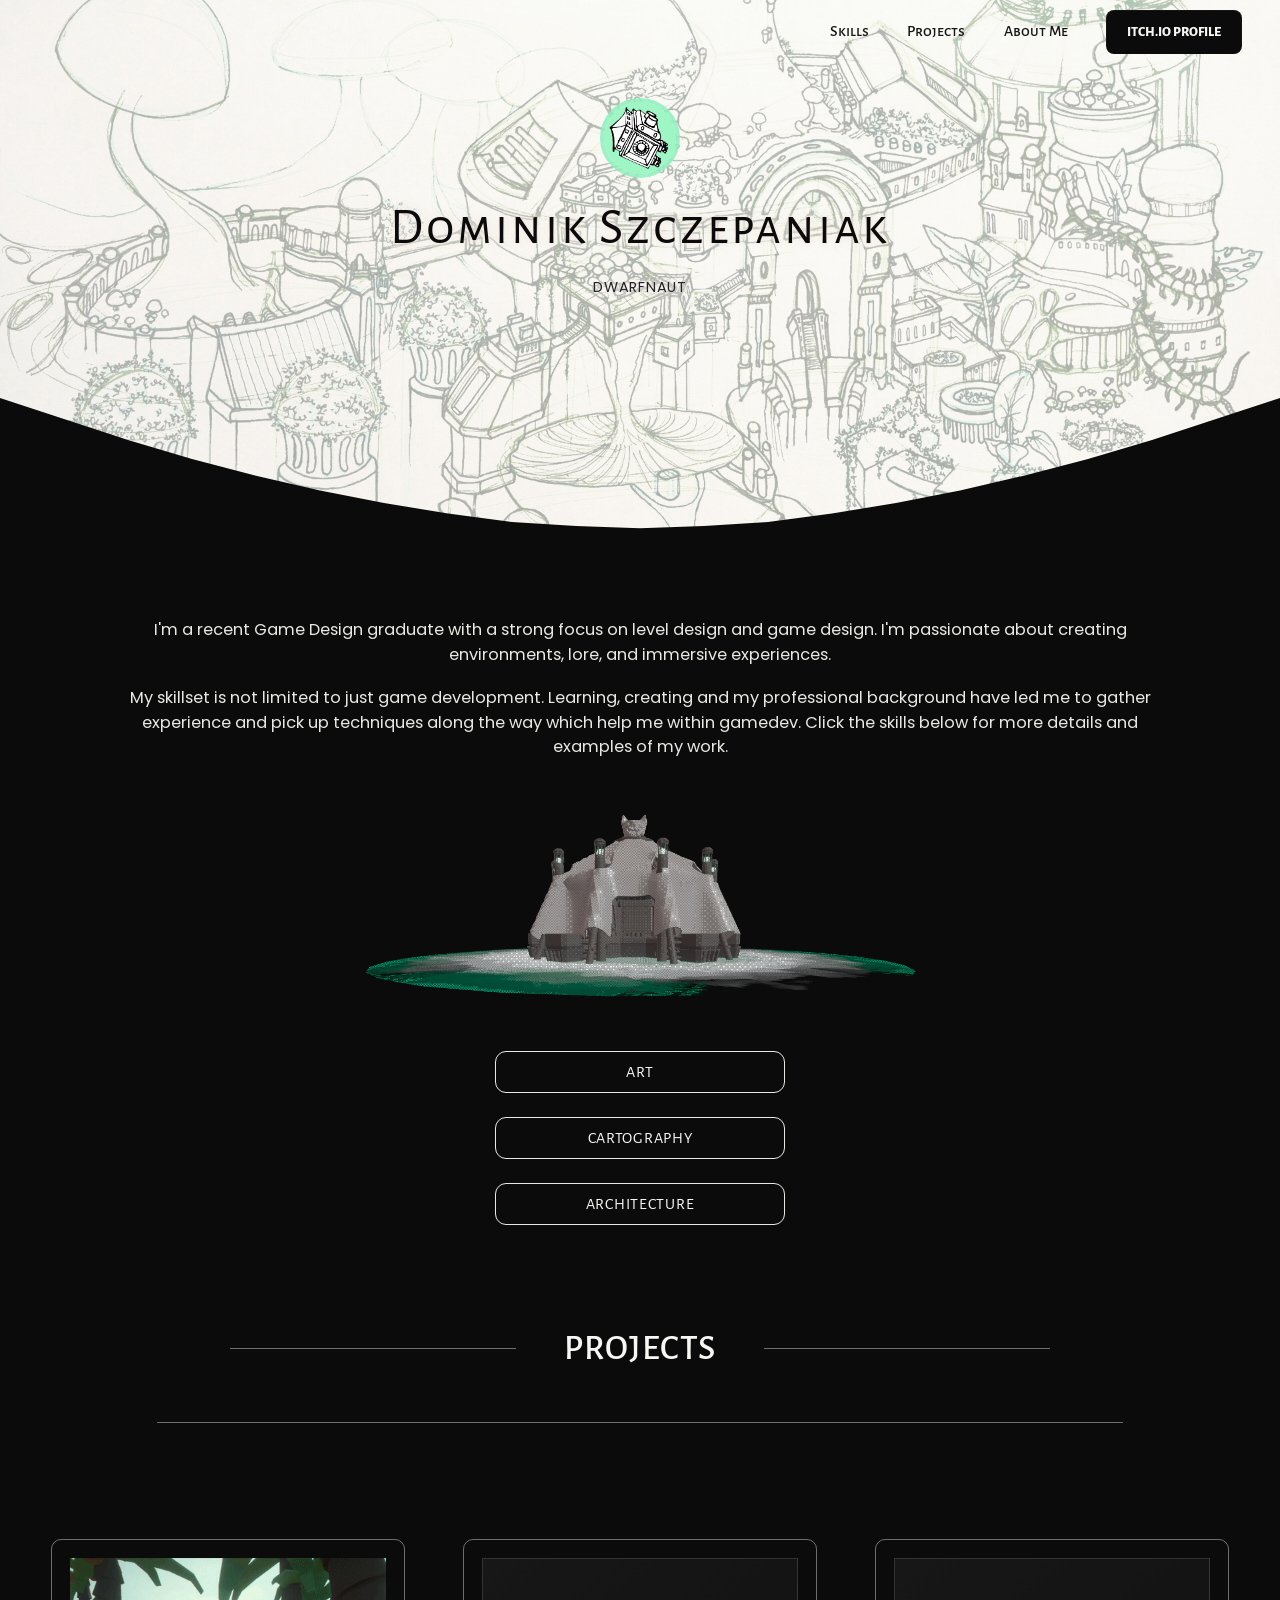
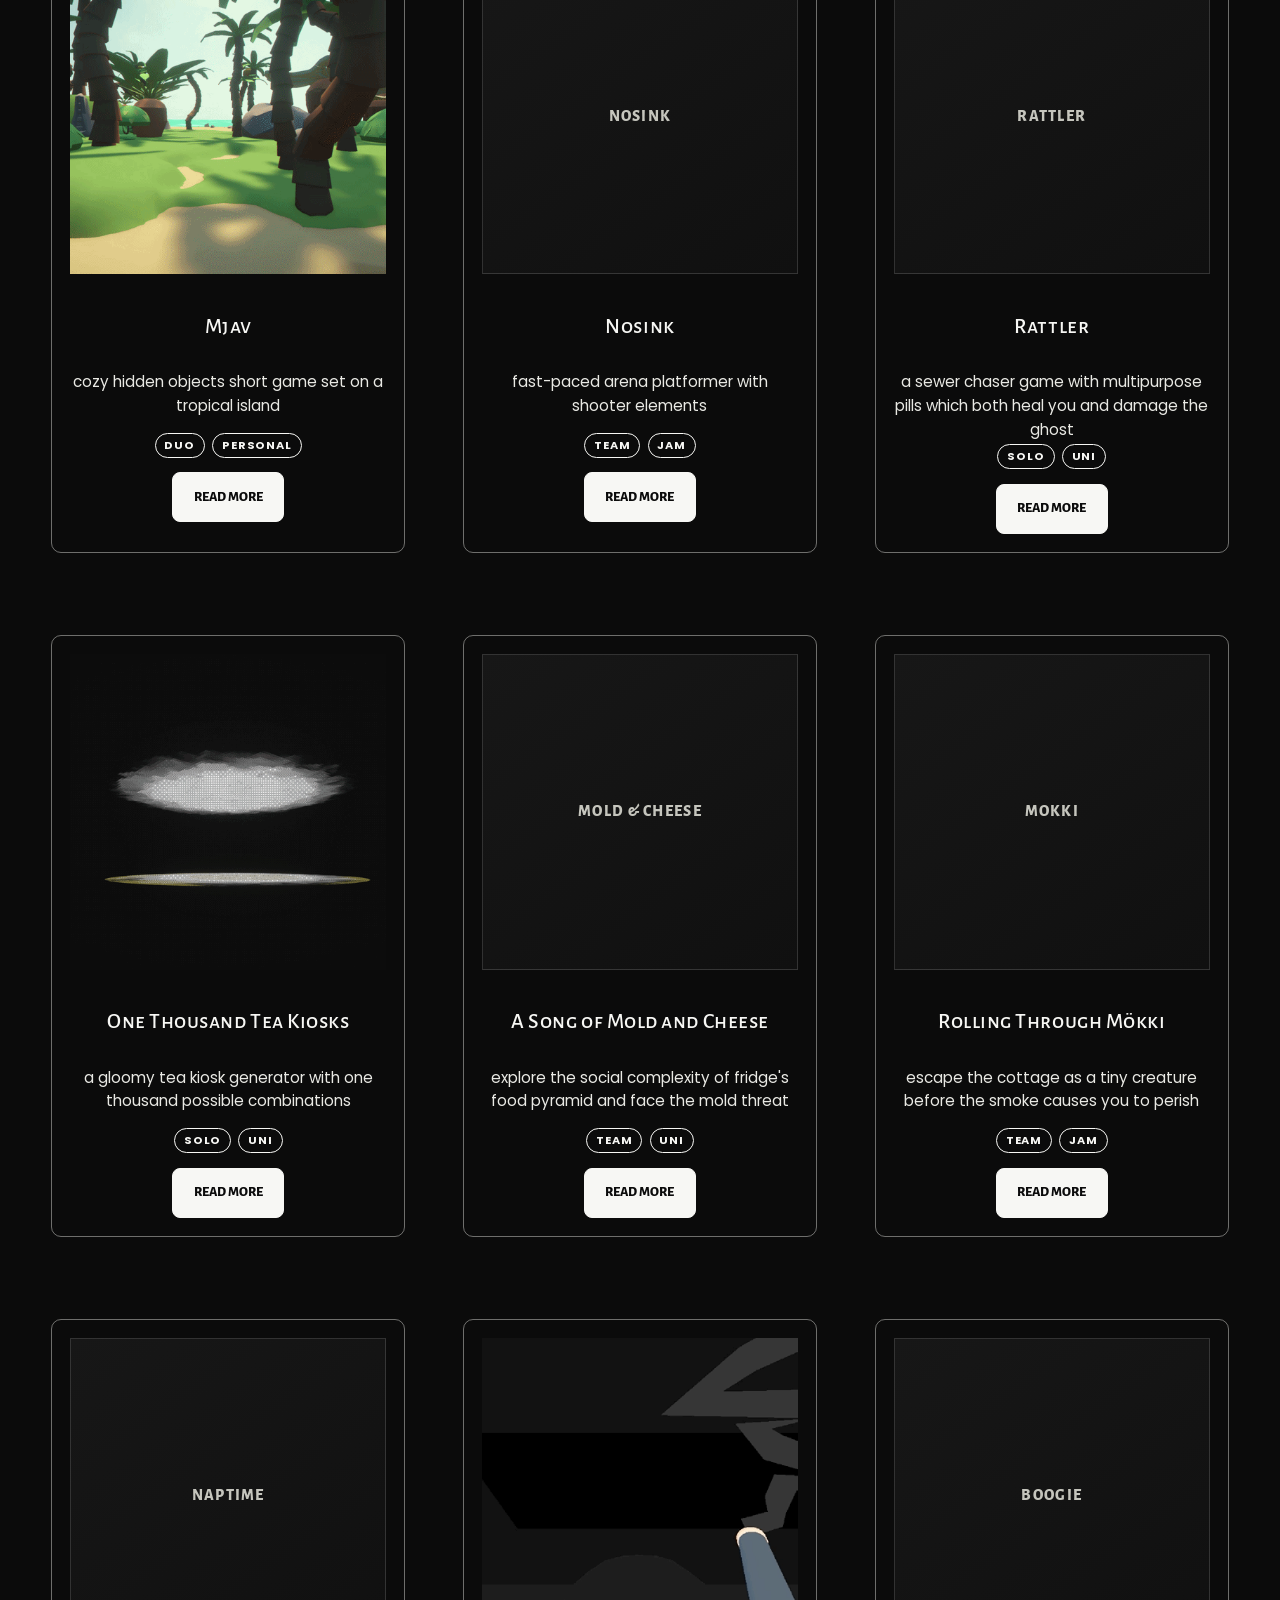
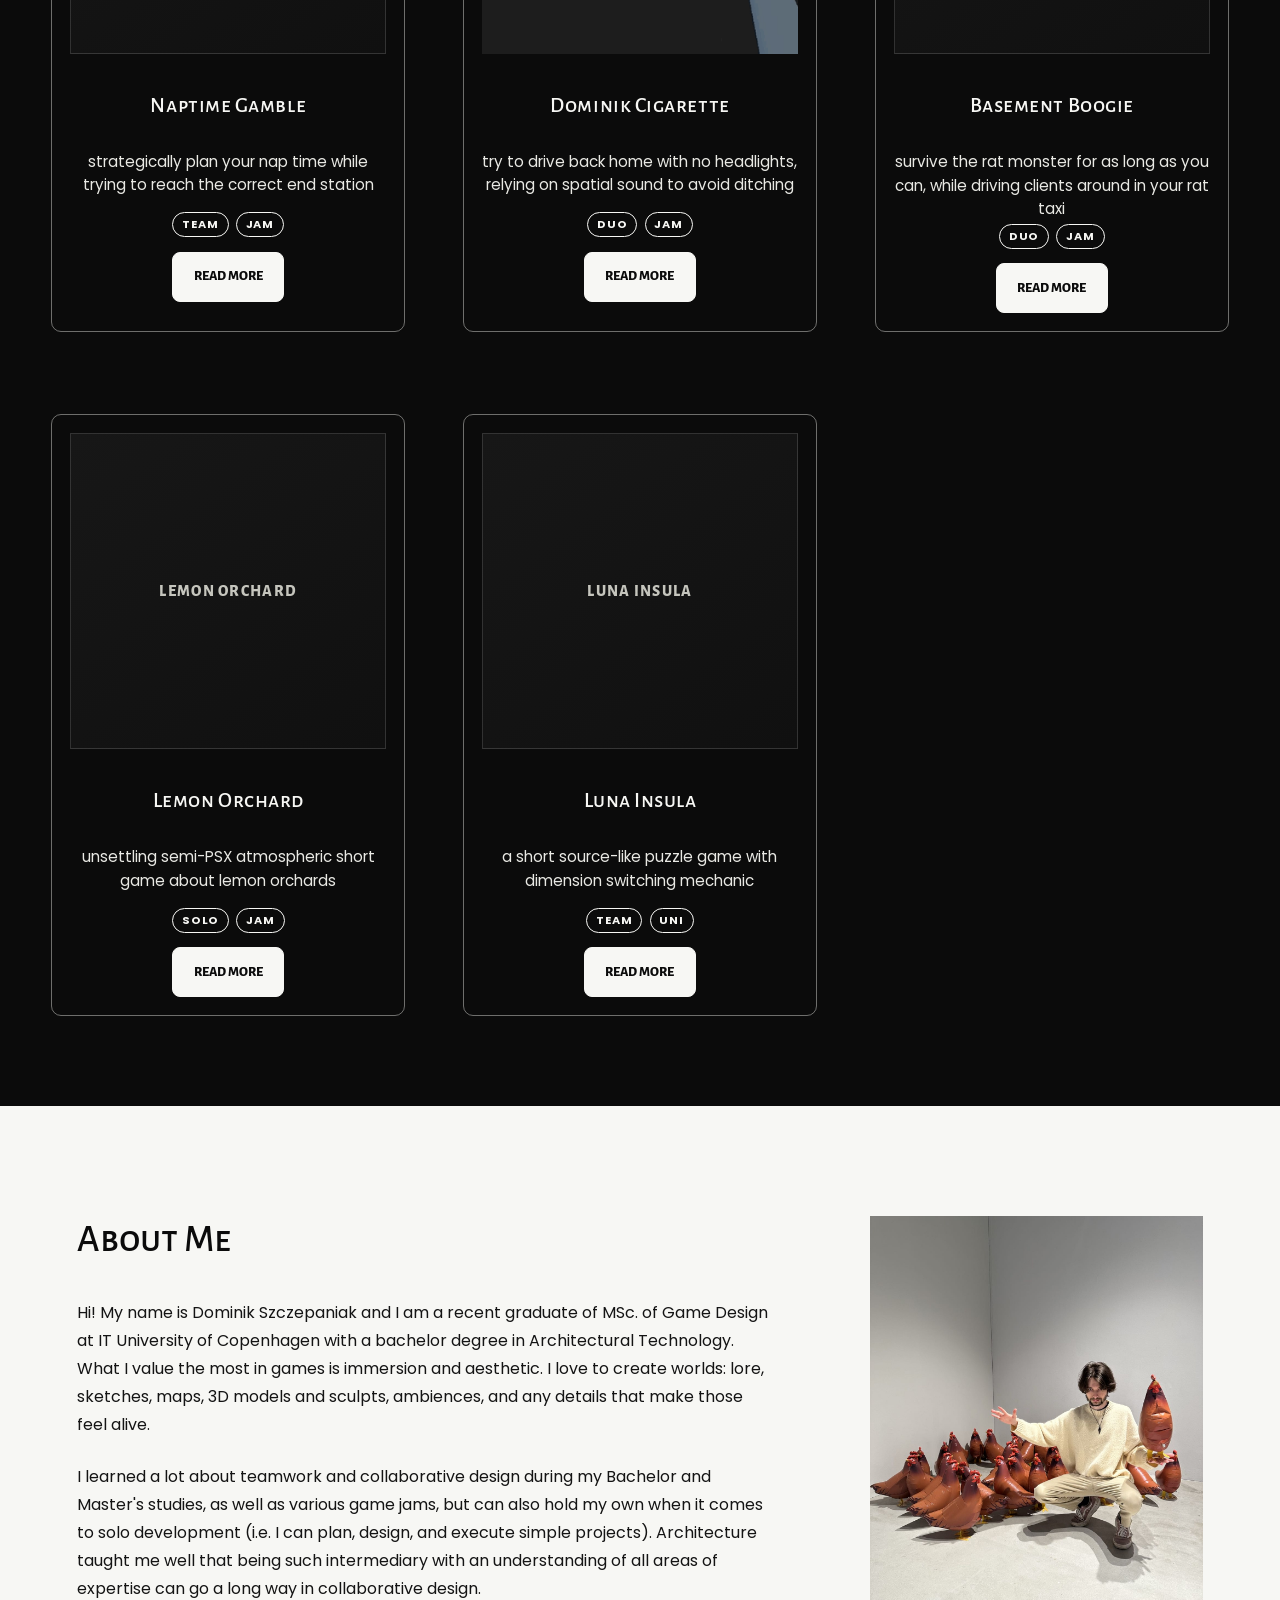
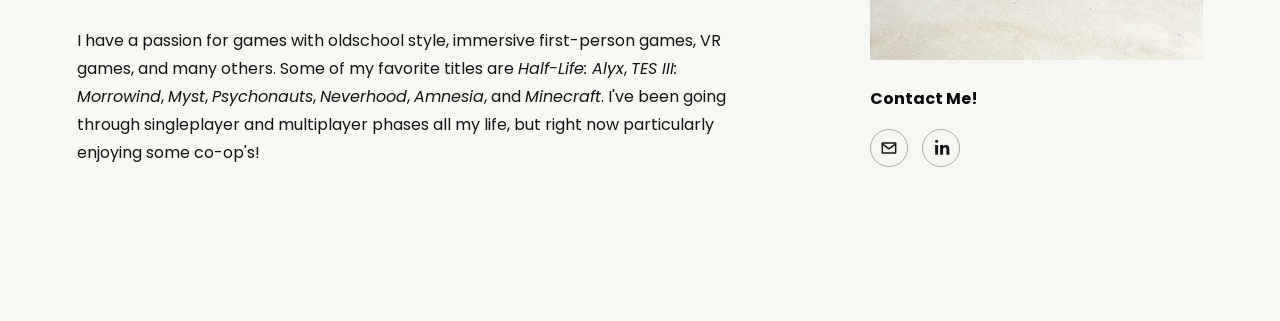
==== commit 2a08a178: "Update index.html" ====
--- a/index.html
+++ b/index.html
@@ -112,7 +112,7 @@
             <img src="assets/projects/mjavgif.gif" alt="Mjav gameplay preview" data-fallback-text="mjav">
           </a>
           <h3>Mjav</h3>
-          <p>cozy hidden objects tropical island game</p>
+          <p>cozy hidden objects short game set on a tropical island</p>
           <div class="project-tags" aria-label="Project tags">
             <span class="project-tag">Duo</span>
             <span class="project-tag">Personal</span>
